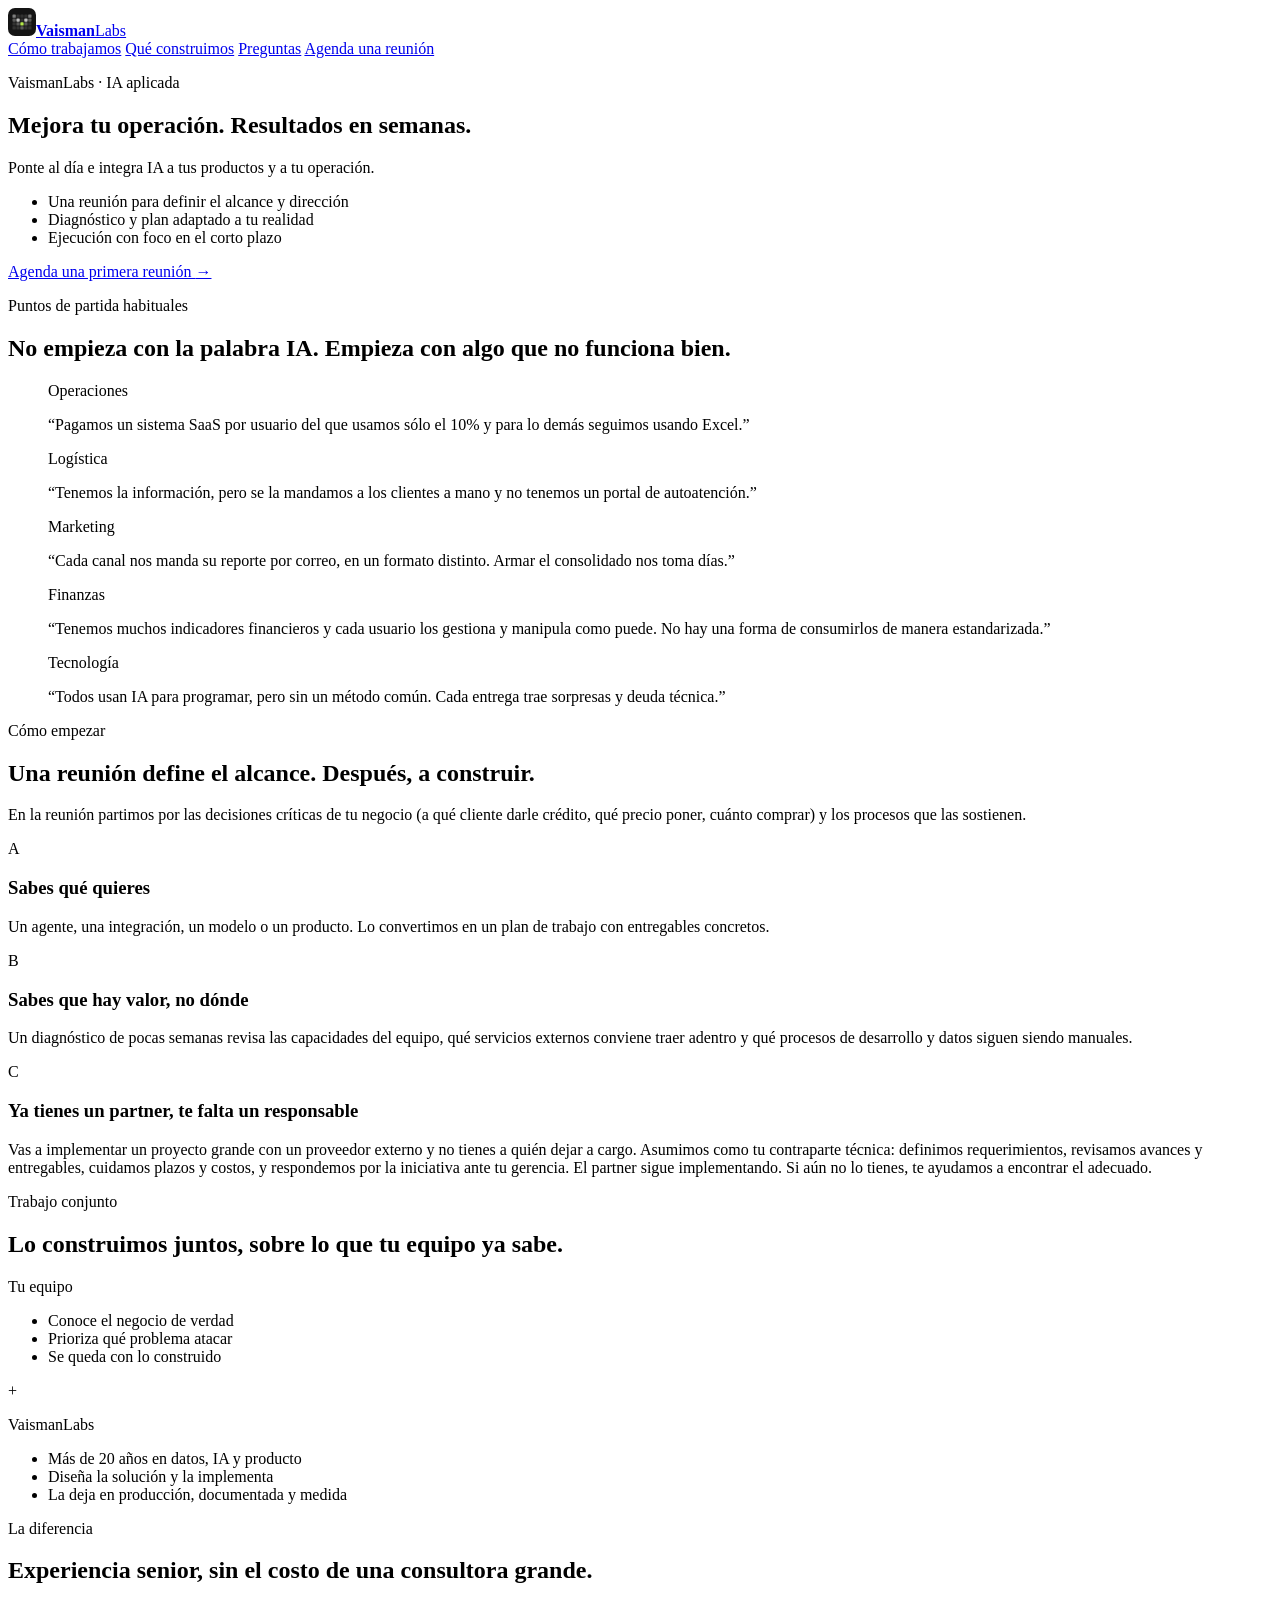
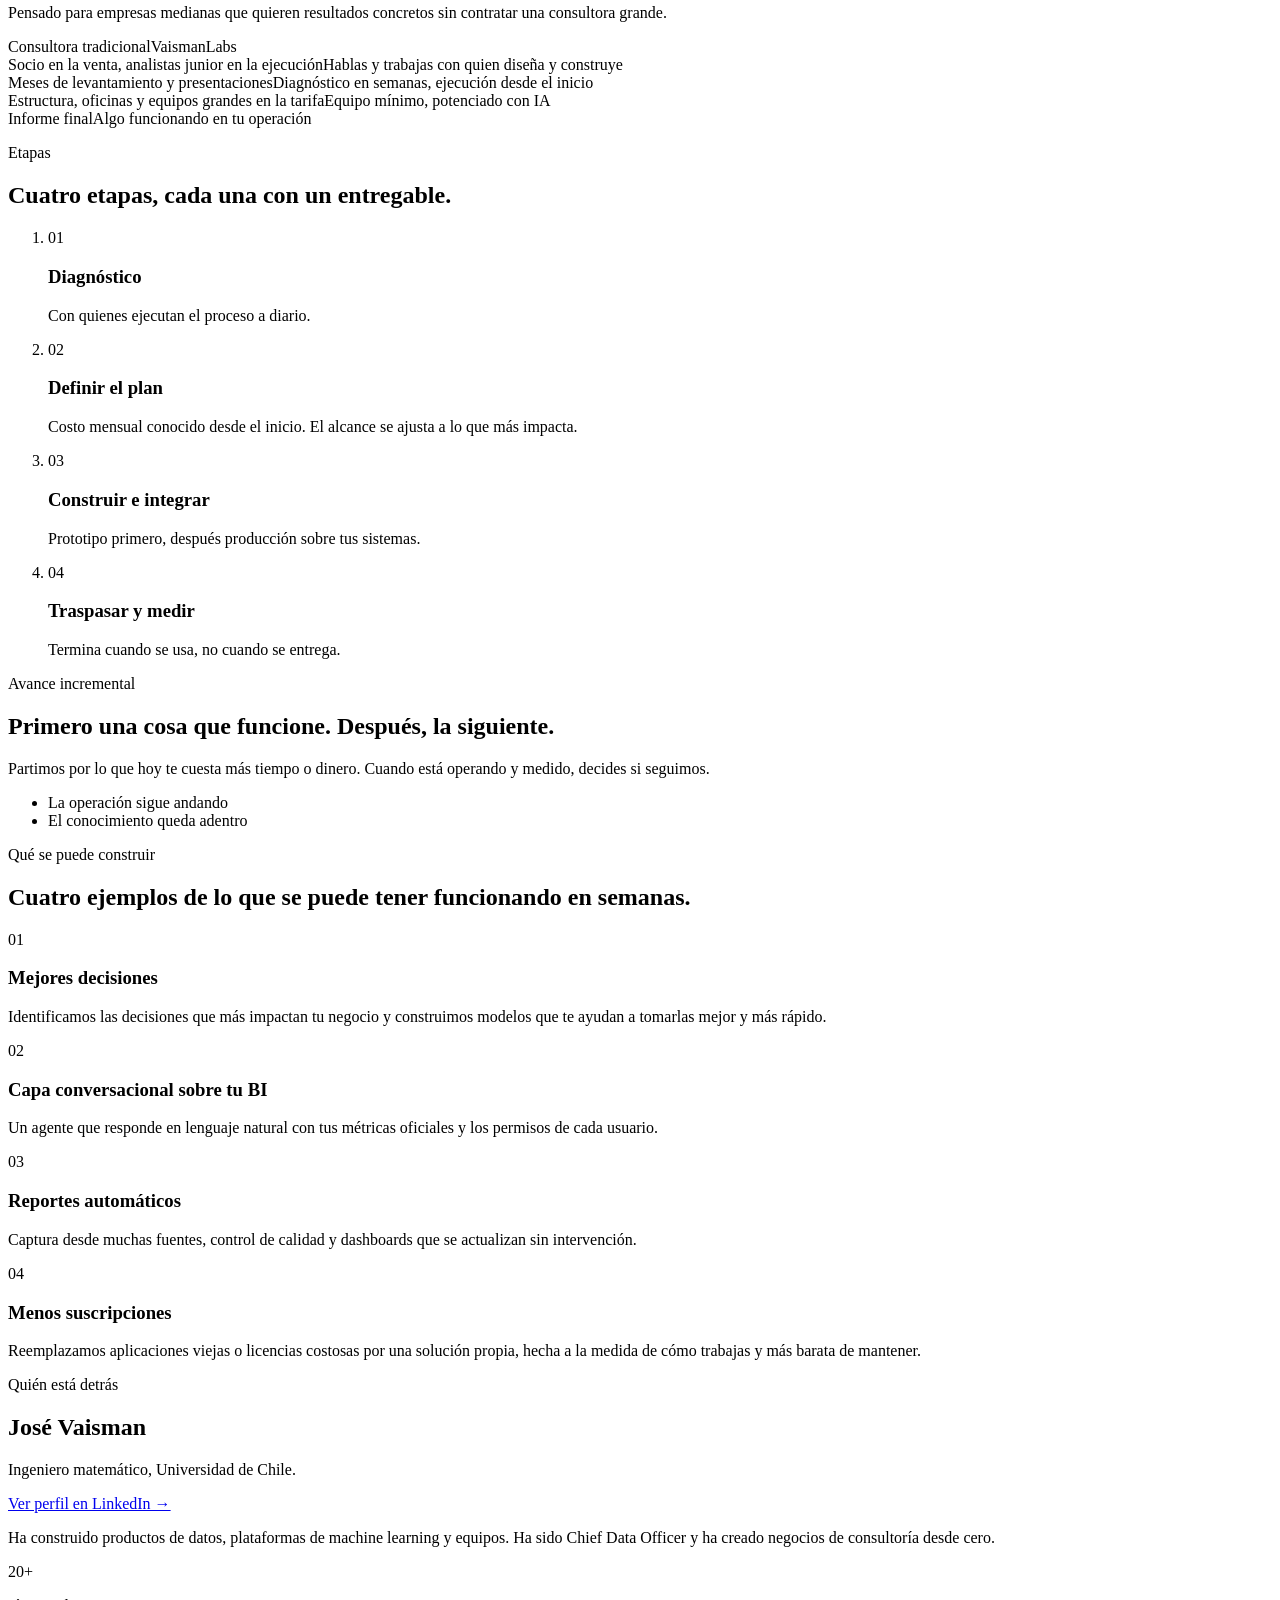
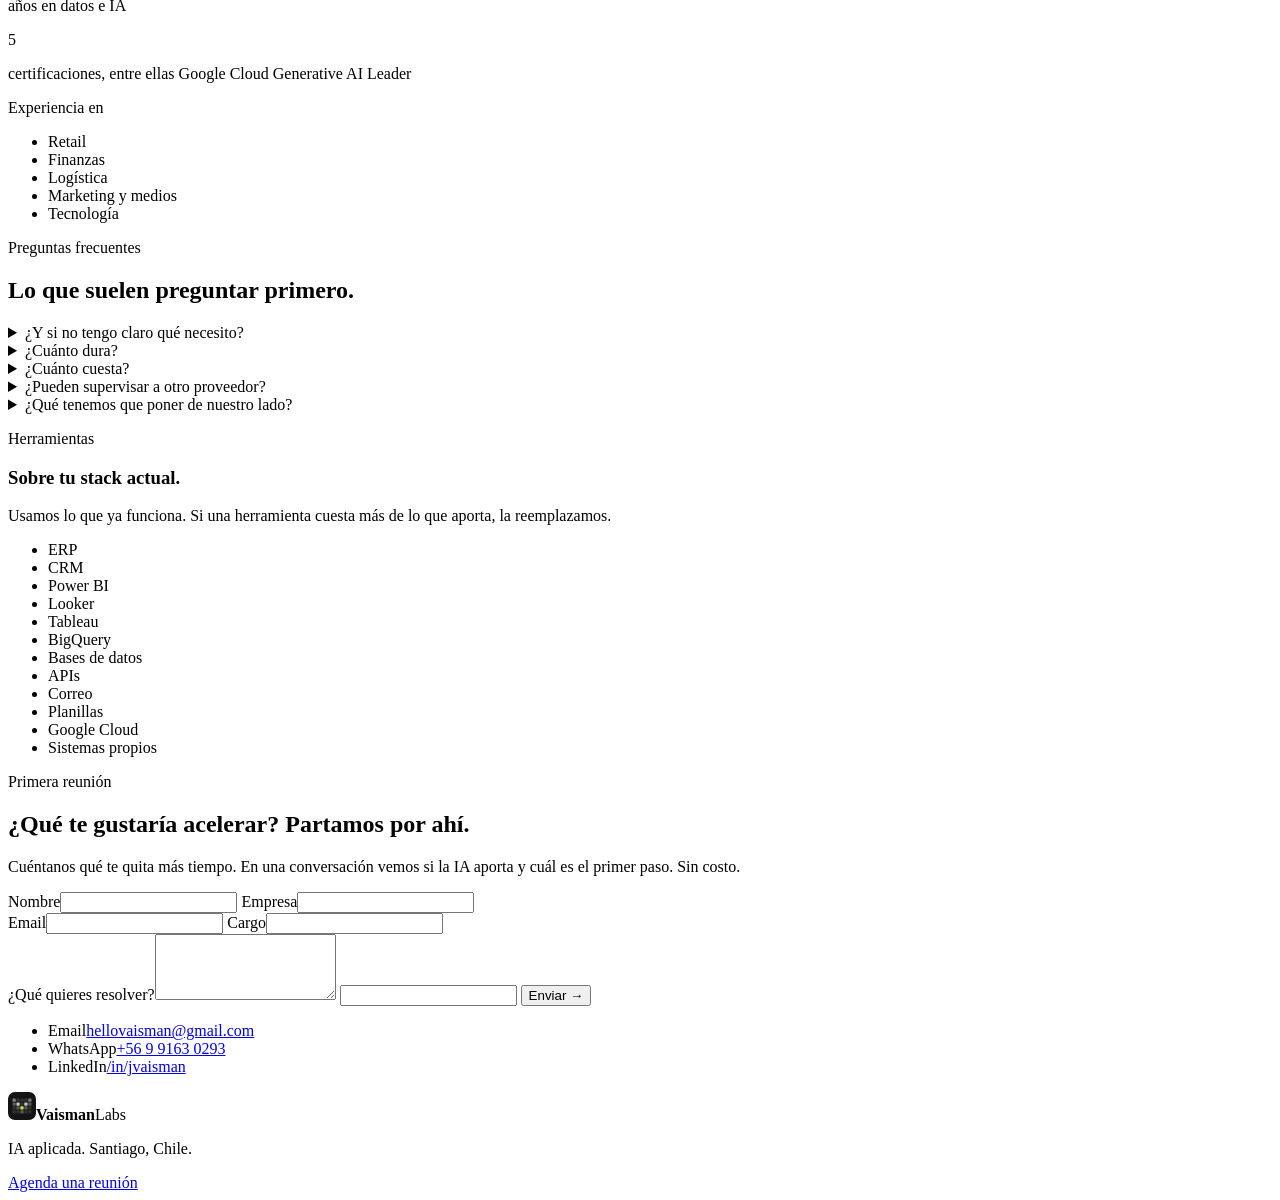
==== index.html @ 3fbf34f5 "Add decision-focused entry point, replace project card, target mid-size companies Co-Authored-By: Cl" ====
<!doctype html>
<html lang="es">
<head>
  <meta charset="utf-8">
  <meta name="viewport" content="width=device-width, initial-scale=1">
  <title>VaismanLabs — IA aplicada para mejorar tu operación</title>
  <meta name="description" content="Mejora tu operación con resultados en semanas. Integramos IA a tus productos y procesos.">
  <meta property="og:type" content="website">
  <meta property="og:site_name" content="VaismanLabs">
  <meta property="og:locale" content="es_CL">
  <meta property="og:url" content="https://vaismanlabs.github.io/">
  <meta property="og:title" content="VaismanLabs — IA aplicada para mejorar tu operación">
  <meta property="og:description" content="Mejora tu operación con resultados en semanas. Integramos IA a tus productos y procesos.">
  <meta property="og:image" content="https://vaismanlabs.github.io/og.png">
  <meta property="og:image:width" content="1200">
  <meta property="og:image:height" content="630">
  <meta property="og:image:alt" content="VaismanLabs. Mejora tu operación. Resultados en semanas.">
  <meta name="twitter:card" content="summary_large_image">
  <link rel="icon" href="favicon.svg" type="image/svg+xml">
  <link rel="icon" href="favicon-32.png" sizes="32x32" type="image/png">
  <link rel="apple-touch-icon" href="apple-touch-icon.png">
  <link rel="stylesheet" href="styles.css">
  <script>
    // Exclusión de medición por navegador: abrir el sitio con ?notrack (desactiva) o ?track (reactiva)
    (function () {
      var KEY = 'vl_notrack', q = location.search, off = false, changed = null;
      try {
        if (/[?&]notrack(=|&|$)/.test(q)) { localStorage.setItem(KEY, '1'); changed = 'off'; }
        else if (/[?&]track(=|&|$)/.test(q)) { localStorage.removeItem(KEY); changed = 'on'; }
        off = localStorage.getItem(KEY) === '1';
      } catch (e) {}
      window.VL_NOTRACK = off;
      window.VL_TRACK_CHANGED = changed;
      if (changed && history.replaceState) history.replaceState(null, '', location.pathname + location.hash);
    })();
  </script>
  <script>
    window.dataLayer = window.dataLayer || [];
    function gtag(){dataLayer.push(arguments);}
    if (window.VL_NOTRACK) {
      window['ga-disable-G-5695V4EGE4'] = true;
    } else {
      (function(c,l,a,r,i,t,y){
        c[a]=c[a]||function(){(c[a].q=c[a].q||[]).push(arguments)};
        t=l.createElement(r);t.async=1;t.src="https://www.clarity.ms/tag/"+i;
        y=l.getElementsByTagName(r)[0];y.parentNode.insertBefore(t,y);
      })(window, document, "clarity", "script", "yxtakv1l85");
      var g = document.createElement('script');
      g.async = true;
      g.src = 'https://www.googletagmanager.com/gtag/js?id=G-5695V4EGE4';
      document.head.appendChild(g);
      gtag('js', new Date());
      gtag('config', 'G-5695V4EGE4');
    }
  </script>
  <script>
    if (window.VL_TRACK_CHANGED) {
      document.addEventListener('DOMContentLoaded', function () {
        var t = document.createElement('div');
        t.setAttribute('role', 'status');
        t.textContent = window.VL_TRACK_CHANGED === 'off'
          ? 'Medición desactivada en este navegador.'
          : 'Medición activada en este navegador.';
        t.style.cssText = 'position:fixed;left:50%;bottom:24px;transform:translateX(-50%);background:#141414;color:#FCFCFA;padding:12px 20px;border-radius:999px;font-size:15px;font-weight:700;z-index:100;box-shadow:0 10px 30px rgba(0,0,0,.25)';
        document.body.appendChild(t);
        setTimeout(function () { t.remove(); }, 4000);
      });
    }
  </script>
</head>
<body>
  <header class="top">
    <div class="wrap top-inner">
      <a href="#" class="logo" aria-label="VaismanLabs, inicio"><svg class="logo-mark" width="28" height="28" viewBox="0 0 64 64" aria-hidden="true"><rect width="64" height="64" rx="16" fill="#141414"/><g transform="translate(9 9) scale(0.71875)"><rect x="1.75" y="8" width="10.5" height="10.5" rx="2" fill="#FCFCFA" opacity="0.45"/><rect x="14.25" y="8" width="10.5" height="10.5" rx="2" fill="#FCFCFA" opacity="0.13"/><rect x="26.75" y="8" width="10.5" height="10.5" rx="2" fill="#FCFCFA" opacity="0.13"/><rect x="39.25" y="8" width="10.5" height="10.5" rx="2" fill="#FCFCFA" opacity="0.13"/><rect x="51.75" y="8" width="10.5" height="10.5" rx="2" fill="#FCFCFA" opacity="0.45"/><rect x="1.75" y="20.5" width="10.5" height="10.5" rx="2" fill="#FCFCFA" opacity="0.3"/><rect x="14.25" y="20.5" width="10.5" height="10.5" rx="2" fill="#FCFCFA" opacity="0.75"/><rect x="26.75" y="20.5" width="10.5" height="10.5" rx="2" fill="#FCFCFA" opacity="0.13"/><rect x="39.25" y="20.5" width="10.5" height="10.5" rx="2" fill="#FCFCFA" opacity="0.75"/><rect x="51.75" y="20.5" width="10.5" height="10.5" rx="2" fill="#FCFCFA" opacity="0.3"/><rect x="1.75" y="33" width="10.5" height="10.5" rx="2" fill="#FCFCFA" opacity="0.13"/><rect x="14.25" y="33" width="10.5" height="10.5" rx="2" fill="#FCFCFA" opacity="0.3"/><rect x="26.75" y="33" width="10.5" height="10.5" rx="2" fill="#B4E84A"/><rect x="39.25" y="33" width="10.5" height="10.5" rx="2" fill="#FCFCFA" opacity="0.3"/><rect x="51.75" y="33" width="10.5" height="10.5" rx="2" fill="#FCFCFA" opacity="0.13"/><rect x="1.75" y="45.5" width="10.5" height="10.5" rx="2" fill="#FCFCFA" opacity="0.13"/><rect x="14.25" y="45.5" width="10.5" height="10.5" rx="2" fill="#FCFCFA" opacity="0.13"/><rect x="26.75" y="45.5" width="10.5" height="10.5" rx="2" fill="#FCFCFA" opacity="0.3"/><rect x="39.25" y="45.5" width="10.5" height="10.5" rx="2" fill="#FCFCFA" opacity="0.13"/><rect x="51.75" y="45.5" width="10.5" height="10.5" rx="2" fill="#FCFCFA" opacity="0.13"/></g></svg><span><b>Vaisman</b>Labs</span></a>
      <nav>
        <a href="#como">Cómo trabajamos</a>
        <a href="#proyectos">Qué construimos</a>
        <a href="#preguntas">Preguntas</a>
        <a href="#contacto" class="pill">Agenda una reunión</a>
      </nav>
    </div>
  </header>

  <main>
    <!-- Hero -->
    <section class="hero">
      <div class="wrap hero-inner">
        <div>
          <p class="eyebrow">VaismanLabs · IA aplicada</p>
          <h1>Mejora tu operación. <span class="accent">Resultados en semanas.</span></h1>
          <p class="hero-sub">Ponte al día e integra IA a tus productos y a tu operación.</p>
          <ul class="facts">
            <li>Una reunión para definir el alcance y dirección</li>
            <li>Diagnóstico y plan adaptado a tu realidad</li>
            <li>Ejecución con foco en el corto plazo</li>
          </ul>
          <div class="hero-cta">
            <a href="#contacto" class="btn">Agenda una primera reunión <span aria-hidden="true">→</span></a>
          </div>
        </div>
      </div>
    </section>

    <!-- Puntos de partida -->
    <section class="dark band-quotes">
      <div class="wrap">
        <p class="eyebrow">Puntos de partida habituales</p>
        <h2>No empieza con la palabra IA. <span class="accent">Empieza con algo que no funciona bien.</span></h2>
        <div class="quotes">
          <blockquote><p class="tag">Operaciones</p>“Pagamos un sistema SaaS por usuario del que usamos sólo el 10% y para lo demás seguimos usando Excel.”</blockquote>
          <blockquote><p class="tag">Logística</p>“Tenemos la información, pero se la mandamos a los clientes a mano y no tenemos un portal de autoatención.”</blockquote>
          <blockquote><p class="tag">Marketing</p>“Cada canal nos manda su reporte por correo, en un formato distinto. Armar el consolidado nos toma días.”</blockquote>
          <blockquote><p class="tag">Finanzas</p>“Tenemos muchos indicadores financieros y cada usuario los gestiona y manipula como puede. No hay una forma de consumirlos de manera estandarizada.”</blockquote>
          <blockquote><p class="tag">Tecnología</p>“Todos usan IA para programar, pero sin un método común. Cada entrega trae sorpresas y deuda técnica.”</blockquote>
        </div>
      </div>
    </section>

    <!-- Cómo empezar -->
    <section id="como" class="section">
      <div class="wrap">
        <p class="eyebrow">Cómo empezar</p>
        <h2>Una reunión define el alcance. <span class="accent">Después, a construir.</span></h2>
        <p class="lead">En la reunión partimos por las decisiones críticas de tu negocio (a qué cliente darle crédito, qué precio poner, cuánto comprar) y los procesos que las sostienen.</p>
        <div class="two-cards three-cards">
          <article class="card">
            <span class="ghost">A</span>
            <h3>Sabes qué quieres</h3>
            <p>Un agente, una integración, un modelo o un producto. Lo convertimos en un plan de trabajo con entregables concretos.</p>
          </article>
          <article class="card">
            <span class="ghost">B</span>
            <h3>Sabes que hay valor, no dónde</h3>
            <p>Un diagnóstico de pocas semanas revisa las capacidades del equipo, qué servicios externos conviene traer adentro y qué procesos de desarrollo y datos siguen siendo manuales.</p>
          </article>
          <article class="card">
            <span class="ghost">C</span>
            <h3>Ya tienes un partner, te falta un responsable</h3>
            <p>Vas a implementar un proyecto grande con un proveedor externo y no tienes a quién dejar a cargo. Asumimos como tu contraparte técnica: definimos requerimientos, revisamos avances y entregables, cuidamos plazos y costos, y respondemos por la iniciativa ante tu gerencia. El partner sigue implementando. Si aún no lo tienes, te ayudamos a encontrar el adecuado.</p>
          </article>
        </div>
      </div>
    </section>

    <!-- Trabajo conjunto -->
    <section class="dark section">
      <div class="wrap">
        <p class="eyebrow">Trabajo conjunto</p>
        <h2>Lo construimos juntos, <span class="accent">sobre lo que tu equipo ya sabe.</span></h2>
        <div class="duo">
          <div class="duo-card">
            <p class="eyebrow">Tu equipo</p>
            <ul>
              <li>Conoce el negocio de verdad</li>
              <li>Prioriza qué problema atacar</li>
              <li>Se queda con lo construido</li>
            </ul>
          </div>
          <span class="plus" aria-hidden="true">+</span>
          <div class="duo-card">
            <p class="eyebrow">VaismanLabs</p>
            <ul>
              <li>Más de 20 años en datos, IA y producto</li>
              <li>Diseña la solución y la implementa</li>
              <li>La deja en producción, documentada y medida</li>
            </ul>
          </div>
        </div>
      </div>
    </section>

    <!-- Diferencia -->
    <section class="section">
      <div class="wrap">
        <p class="eyebrow">La diferencia</p>
        <h2>Experiencia senior, <span class="accent">sin el costo de una consultora grande.</span></h2>
        <p class="lead">Pensado para empresas medianas que quieren resultados concretos sin contratar una consultora grande.</p>
        <div class="compare" role="table" aria-label="Consultora tradicional comparada con VaismanLabs">
          <div class="compare-row compare-head" role="row"><span role="columnheader">Consultora tradicional</span><span role="columnheader">VaismanLabs</span></div>
          <div class="compare-row" role="row"><span role="cell" data-label="Consultora tradicional">Socio en la venta, analistas junior en la ejecución</span><span role="cell" data-label="VaismanLabs">Hablas y trabajas con quien diseña y construye</span></div>
          <div class="compare-row" role="row"><span role="cell" data-label="Consultora tradicional">Meses de levantamiento y presentaciones</span><span role="cell" data-label="VaismanLabs">Diagnóstico en semanas, ejecución desde el inicio</span></div>
          <div class="compare-row" role="row"><span role="cell" data-label="Consultora tradicional">Estructura, oficinas y equipos grandes en la tarifa</span><span role="cell" data-label="VaismanLabs">Equipo mínimo, potenciado con IA</span></div>
          <div class="compare-row" role="row"><span role="cell" data-label="Consultora tradicional">Informe final</span><span role="cell" data-label="VaismanLabs">Algo funcionando en tu operación</span></div>
        </div>
      </div>
    </section>

    <!-- Etapas -->
    <section class="section rule">
      <div class="wrap">
        <p class="eyebrow">Etapas</p>
        <h2>Cuatro etapas, <span class="accent">cada una con un entregable.</span></h2>
        <ol class="steps">
          <li><span class="ghost">01</span><h3>Diagnóstico</h3><p>Con quienes ejecutan el proceso a diario.</p></li>
          <li><span class="ghost">02</span><h3>Definir el plan</h3><p>Costo mensual conocido desde el inicio. El alcance se ajusta a lo que más impacta.</p></li>
          <li><span class="ghost">03</span><h3>Construir e integrar</h3><p>Prototipo primero, después producción sobre tus sistemas.</p></li>
          <li><span class="ghost">04</span><h3>Traspasar y medir</h3><p>Termina cuando se usa, no cuando se entrega.</p></li>
        </ol>
      </div>
    </section>

    <!-- Banda -->
    <section class="band">
      <div class="wrap band-grid">
        <div>
          <p class="eyebrow">Avance incremental</p>
          <h2>Primero una cosa que funcione. <span class="accent">Después, la siguiente.</span></h2>
        </div>
        <div>
          <p>Partimos por lo que hoy te cuesta más tiempo o dinero. Cuando está operando y medido, decides si seguimos.</p>
          <ul class="chips chips-light">
            <li>La operación sigue andando</li>
            <li>El conocimiento queda adentro</li>
          </ul>
        </div>
      </div>
    </section>

    <!-- Qué construimos -->
    <section id="proyectos" class="section">
      <div class="wrap">
        <p class="eyebrow">Qué se puede construir</p>
        <h2>Cuatro ejemplos <span class="accent">de lo que se puede tener funcionando en semanas.</span></h2>
        <div class="grid3 grid2x2">
          <article class="card">
            <span class="ghost">01</span>
            <h3>Mejores decisiones</h3>
            <p>Identificamos las decisiones que más impactan tu negocio y construimos modelos que te ayudan a tomarlas mejor y más rápido.</p>
          </article>
          <article class="card">
            <span class="ghost">02</span>
            <h3>Capa conversacional sobre tu BI</h3>
            <p>Un agente que responde en lenguaje natural con tus métricas oficiales y los permisos de cada usuario.</p>
          </article>
          <article class="card">
            <span class="ghost">03</span>
            <h3>Reportes automáticos</h3>
            <p>Captura desde muchas fuentes, control de calidad y dashboards que se actualizan sin intervención.</p>
          </article>
          <article class="card">
            <span class="ghost">04</span>
            <h3>Menos suscripciones</h3>
            <p>Reemplazamos aplicaciones viejas o licencias costosas por una solución propia, hecha a la medida de cómo trabajas y más barata de mantener.</p>
          </article>
        </div>
      </div>
    </section>

    <!-- Quién está detrás -->
    <section class="section rule">
      <div class="wrap about">
        <div>
          <p class="eyebrow">Quién está detrás</p>
          <h2>José Vaisman</h2>
          <p class="muted">Ingeniero matemático, Universidad de Chile.</p>
          <a class="text-link" href="https://www.linkedin.com/in/jvaisman" target="_blank" rel="noopener">Ver perfil en LinkedIn →</a>
        </div>
        <div>
          <p class="bio">Ha construido productos de datos, plataformas de machine learning y equipos. Ha sido Chief Data Officer y ha creado negocios de consultoría desde cero.</p>
          <div class="stats">
            <div><span class="big">20+</span><p>años en datos e IA</p></div>
            <div><span class="big">5</span><p>certificaciones, entre ellas Google Cloud Generative AI Leader</p></div>
          </div>
          <p class="eyebrow eyebrow-plain">Experiencia en</p>
          <ul class="chips">
            <li>Retail</li><li>Finanzas</li><li>Logística</li><li>Marketing y medios</li><li>Tecnología</li>
          </ul>
        </div>
      </div>
    </section>

    <!-- Preguntas -->
    <section id="preguntas" class="section soft">
      <div class="wrap faq-grid">
        <div>
          <p class="eyebrow">Preguntas frecuentes</p>
          <h2>Lo que suelen <span class="accent">preguntar primero.</span></h2>
        </div>
        <div class="faq">
          <details>
            <summary>¿Y si no tengo claro qué necesito?</summary>
            <p>Es un buen punto de partida. En la reunión lo convertimos en algo concreto, o proponemos un diagnóstico para encontrarlo.</p>
          </details>
          <details>
            <summary>¿Cuánto dura?</summary>
            <p>Semanas, no meses, y depende del alcance. Avanzamos por etapas; tú decides cuándo seguir y hacia dónde.</p>
          </details>
          <details>
            <summary>¿Cuánto cuesta?</summary>
            <p>Menos que una consultora tradicional, sin capas de gerencia ni equipos grandes y con IA en nuestro propio trabajo. Antes de empezar acordamos una tarifa mensual fija. La primera reunión no tiene costo.</p>
          </details>
          <details>
            <summary>¿Pueden supervisar a otro proveedor?</summary>
            <p>Sí. Si ya tienes un implementador, actuamos como tu contraparte técnica: representamos a tu empresa, validamos lo que se entrega y nos aseguramos de que quede funcionando y con dueño. Si todavía no tienes uno, podemos ayudarte a encontrar el partner adecuado.</p>
          </details>
          <details>
            <summary>¿Qué tenemos que poner de nuestro lado?</summary>
            <p>Acceso a sistemas y datos, alguien que conozca el proceso y una persona que se haga cargo de lo construido.</p>
          </details>
        </div>
      </div>
    </section>

    <!-- Integraciones -->
    <section class="section-sm">
      <div class="wrap">
        <div class="card integrations">
          <div>
            <p class="eyebrow">Herramientas</p>
            <h3 class="h3-lg">Sobre tu stack actual.</h3>
            <p class="muted">Usamos lo que ya funciona. Si una herramienta cuesta más de lo que aporta, la reemplazamos.</p>
          </div>
          <ul class="chips">
            <li>ERP</li><li>CRM</li><li>Power BI</li><li>Looker</li><li>Tableau</li><li>BigQuery</li><li>Bases de datos</li><li>APIs</li><li>Correo</li><li>Planillas</li><li>Google Cloud</li><li>Sistemas propios</li>
          </ul>
        </div>
      </div>
    </section>

    <!-- Contacto -->
    <section id="contacto" class="dark final">
      <div class="wrap">
        <div class="final-head">
          <p class="eyebrow">Primera reunión</p>
          <h2>¿Qué te gustaría acelerar? <span class="accent">Partamos por ahí.</span></h2>
          <p class="lead lead-dark">Cuéntanos qué te quita más tiempo. En una conversación vemos si la IA aporta y cuál es el primer paso. Sin costo.</p>
        </div>
        <div class="contact">
          <form id="contact-form" class="form" action="https://formspree.io/f/maeqbard" method="POST">
            <div class="row">
              <label>Nombre<input type="text" name="name" required></label>
              <label>Empresa<input type="text" name="company"></label>
            </div>
            <div class="row">
              <label>Email<input type="email" name="email" required></label>
              <label>Cargo<input type="text" name="role"></label>
            </div>
            <label>¿Qué quieres resolver?<textarea name="message" rows="4" required></textarea></label>
            <input type="text" name="_gotcha" class="hp" tabindex="-1" autocomplete="off">
            <button type="submit" class="btn">Enviar <span aria-hidden="true">→</span></button>
            <p class="form-status" role="status" aria-live="polite"></p>
          </form>
          <ul class="contact-links">
            <li><span>Email</span><a href="mailto:hellovaisman@gmail.com">hellovaisman@gmail.com</a></li>
            <li><span>WhatsApp</span><a href="https://wa.me/56991630293" target="_blank" rel="noopener">+56 9 9163 0293</a></li>
            <li><span>LinkedIn</span><a href="https://www.linkedin.com/in/jvaisman" target="_blank" rel="noopener">/in/jvaisman</a></li>
          </ul>
        </div>
      </div>
    </section>
  </main>

  <footer class="footer">
    <div class="wrap footer-inner">
      <div>
        <span class="logo"><svg class="logo-mark" width="28" height="28" viewBox="0 0 64 64" aria-hidden="true"><rect width="64" height="64" rx="16" fill="#141414"/><g transform="translate(9 9) scale(0.71875)"><rect x="1.75" y="8" width="10.5" height="10.5" rx="2" fill="#FCFCFA" opacity="0.45"/><rect x="14.25" y="8" width="10.5" height="10.5" rx="2" fill="#FCFCFA" opacity="0.13"/><rect x="26.75" y="8" width="10.5" height="10.5" rx="2" fill="#FCFCFA" opacity="0.13"/><rect x="39.25" y="8" width="10.5" height="10.5" rx="2" fill="#FCFCFA" opacity="0.13"/><rect x="51.75" y="8" width="10.5" height="10.5" rx="2" fill="#FCFCFA" opacity="0.45"/><rect x="1.75" y="20.5" width="10.5" height="10.5" rx="2" fill="#FCFCFA" opacity="0.3"/><rect x="14.25" y="20.5" width="10.5" height="10.5" rx="2" fill="#FCFCFA" opacity="0.75"/><rect x="26.75" y="20.5" width="10.5" height="10.5" rx="2" fill="#FCFCFA" opacity="0.13"/><rect x="39.25" y="20.5" width="10.5" height="10.5" rx="2" fill="#FCFCFA" opacity="0.75"/><rect x="51.75" y="20.5" width="10.5" height="10.5" rx="2" fill="#FCFCFA" opacity="0.3"/><rect x="1.75" y="33" width="10.5" height="10.5" rx="2" fill="#FCFCFA" opacity="0.13"/><rect x="14.25" y="33" width="10.5" height="10.5" rx="2" fill="#FCFCFA" opacity="0.3"/><rect x="26.75" y="33" width="10.5" height="10.5" rx="2" fill="#B4E84A"/><rect x="39.25" y="33" width="10.5" height="10.5" rx="2" fill="#FCFCFA" opacity="0.3"/><rect x="51.75" y="33" width="10.5" height="10.5" rx="2" fill="#FCFCFA" opacity="0.13"/><rect x="1.75" y="45.5" width="10.5" height="10.5" rx="2" fill="#FCFCFA" opacity="0.13"/><rect x="14.25" y="45.5" width="10.5" height="10.5" rx="2" fill="#FCFCFA" opacity="0.13"/><rect x="26.75" y="45.5" width="10.5" height="10.5" rx="2" fill="#FCFCFA" opacity="0.3"/><rect x="39.25" y="45.5" width="10.5" height="10.5" rx="2" fill="#FCFCFA" opacity="0.13"/><rect x="51.75" y="45.5" width="10.5" height="10.5" rx="2" fill="#FCFCFA" opacity="0.13"/></g></svg><span><b>Vaisman</b>Labs</span></span>
        <p>IA aplicada. Santiago, Chile.</p>
      </div>
      <a href="#contacto" class="pill pill-dark">Agenda una reunión</a>
    </div>
  </footer>

  <script>
    // Medición: GA4 + Clarity
    function track(name, params) {
      if (window.VL_NOTRACK) return;
      params = params || {};
      if (window.gtag) gtag('event', name, params);
      if (window.clarity) {
        clarity('event', name);
        Object.keys(params).forEach(function (k) { clarity('set', k, String(params[k])); });
      }
    }
    function sectionName(el) {
      if (el.closest('header')) return 'encabezado';
      if (el.closest('.hero')) return 'portada';
      if (el.closest('footer')) return 'pie';
      const s = el.closest('section');
      const e = s && s.querySelector('.eyebrow');
      return e ? e.textContent.trim() : 'otro';
    }
    document.addEventListener('click', function (e) {
      const a = e.target.closest('a');
      if (!a) return;
      const href = a.getAttribute('href') || '';
      if (href === '#contacto') track('cta_click', { location: sectionName(a) });
      else if (href.indexOf('wa.me') > -1) track('contact_click', { method: 'whatsapp', location: sectionName(a) });
      else if (href.indexOf('mailto:') === 0) track('contact_click', { method: 'email', location: sectionName(a) });
      else if (href.indexOf('linkedin.com') > -1) track('contact_click', { method: 'linkedin', location: sectionName(a) });
      else if (href.charAt(0) === '#' && a.closest('nav')) track('nav_click', { target: href.slice(1) || 'inicio' });
    });
    document.querySelectorAll('.faq details').forEach(function (d) {
      d.addEventListener('toggle', function () {
        if (d.open) track('faq_open', { question: d.querySelector('summary').textContent.trim() });
      });
    });
    if ('IntersectionObserver' in window) {
      const seen = new Set();
      const io = new IntersectionObserver(function (entries) {
        entries.forEach(function (en) {
          if (!en.isIntersecting) return;
          const name = sectionName(en.target.querySelector('.eyebrow') || en.target);
          io.unobserve(en.target);
          if (seen.has(name)) return;
          seen.add(name);
          track('section_view', { section: name });
        });
      }, { threshold: 0.4 });
      document.querySelectorAll('main > section').forEach(function (s) { io.observe(s); });
    }
    let formStarted = false;
    document.getElementById('contact-form').addEventListener('input', function () {
      if (!formStarted) { formStarted = true; track('form_start', { form: 'contacto' }); }
    });
  </script>
  <script>
    const form = document.getElementById('contact-form');
    const status = form.querySelector('.form-status');
    form.addEventListener('submit', async (e) => {
      e.preventDefault();
      const btn = form.querySelector('button');
      btn.disabled = true;
      status.className = 'form-status';
      status.textContent = 'Enviando…';
      try {
        const res = await fetch(form.action, {
          method: 'POST',
          body: new FormData(form),
          headers: { Accept: 'application/json' }
        });
        if (!res.ok) throw new Error();
        form.reset();
        status.classList.add('ok');
        status.textContent = 'Gracias. Te respondemos pronto.';
        track('generate_lead', { form: 'contacto' });
      } catch {
        status.classList.add('error');
        status.textContent = 'No se pudo enviar. Escríbenos por WhatsApp o email.';
      } finally {
        btn.disabled = false;
      }
    });
  </script>
</body>
</html>
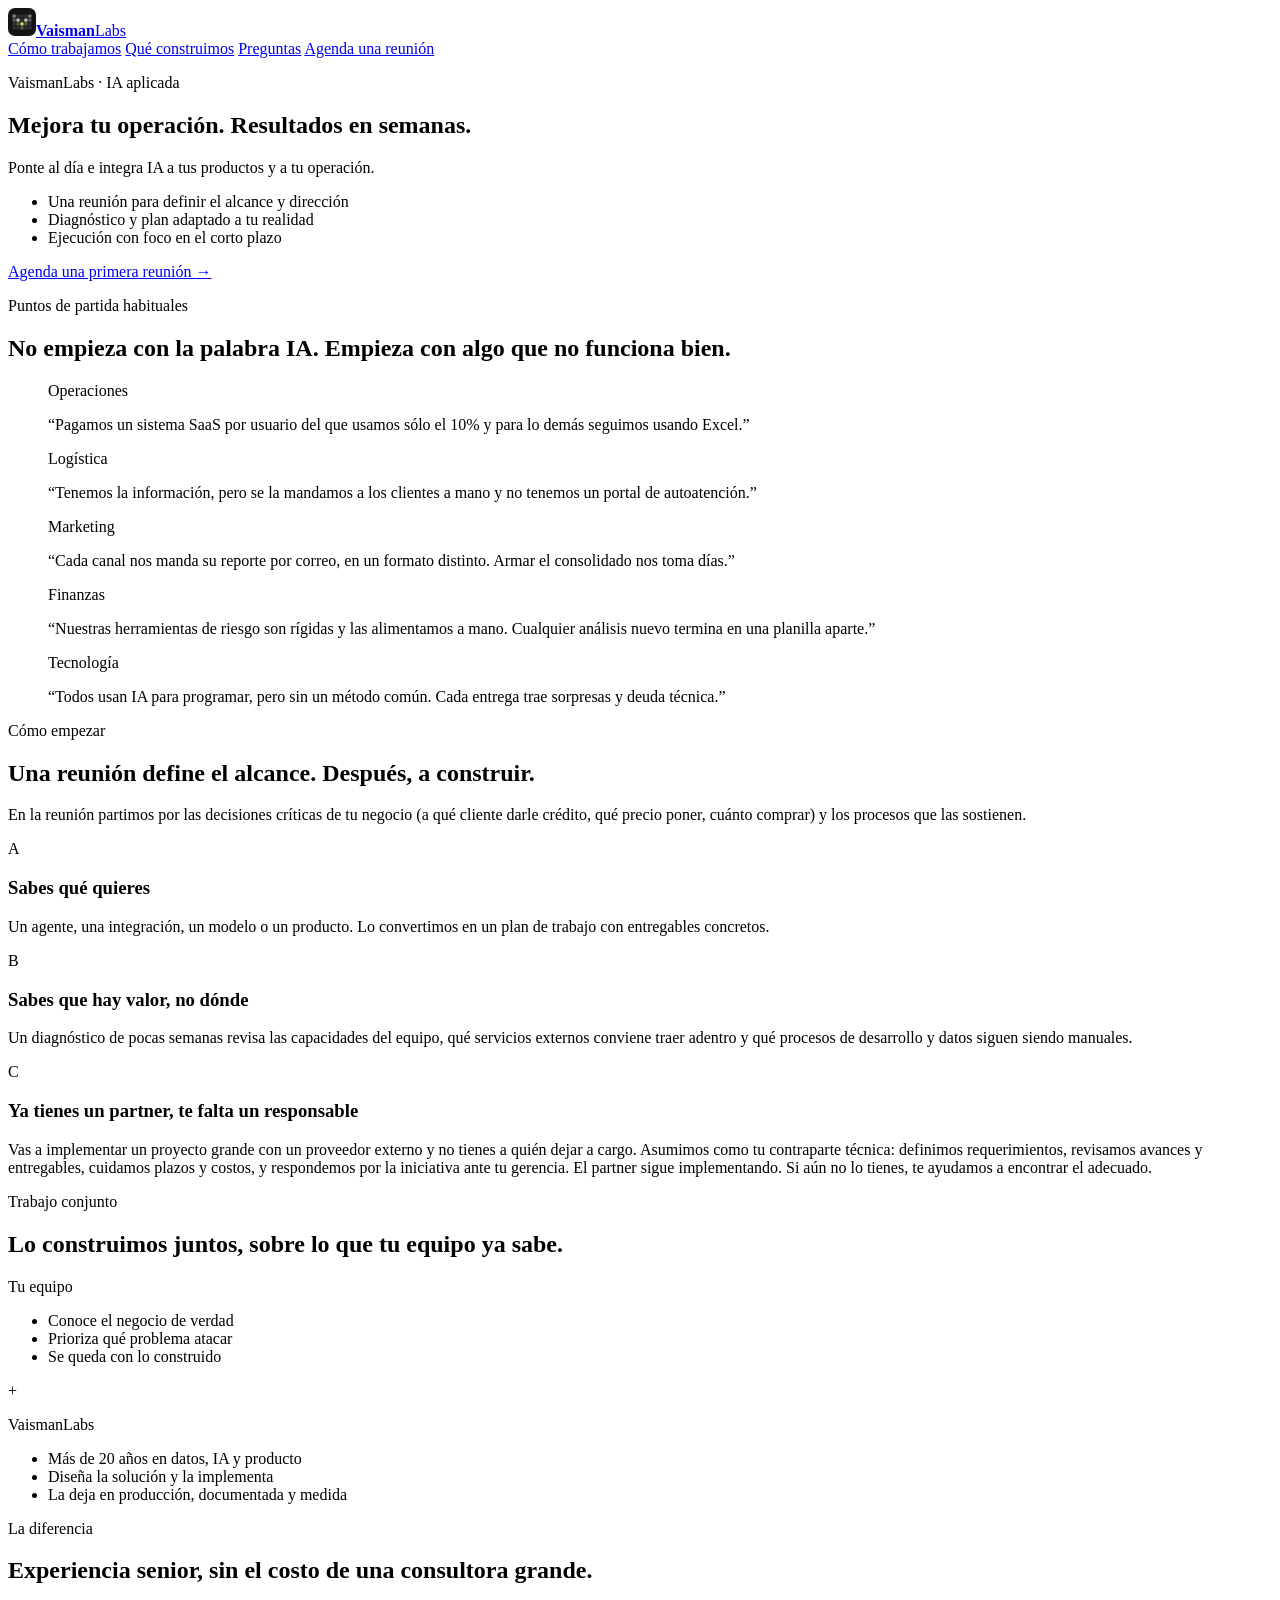
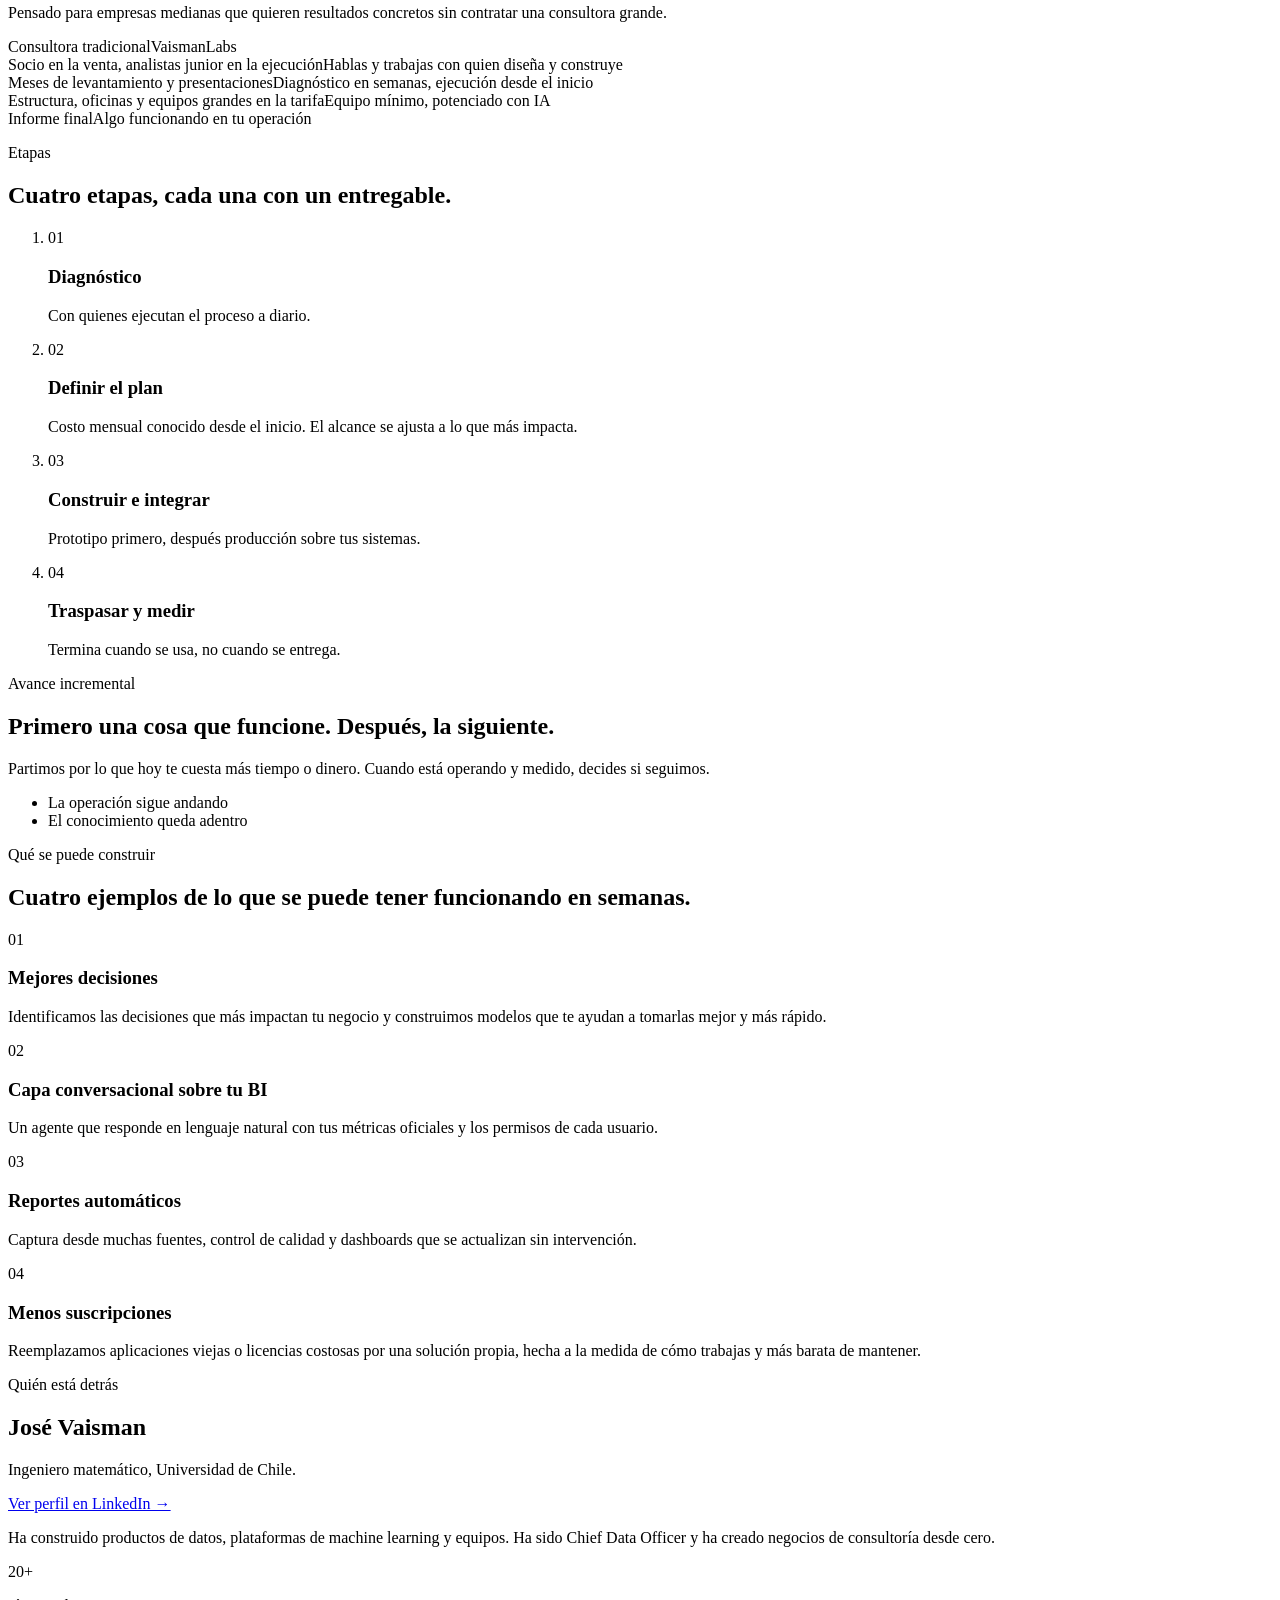
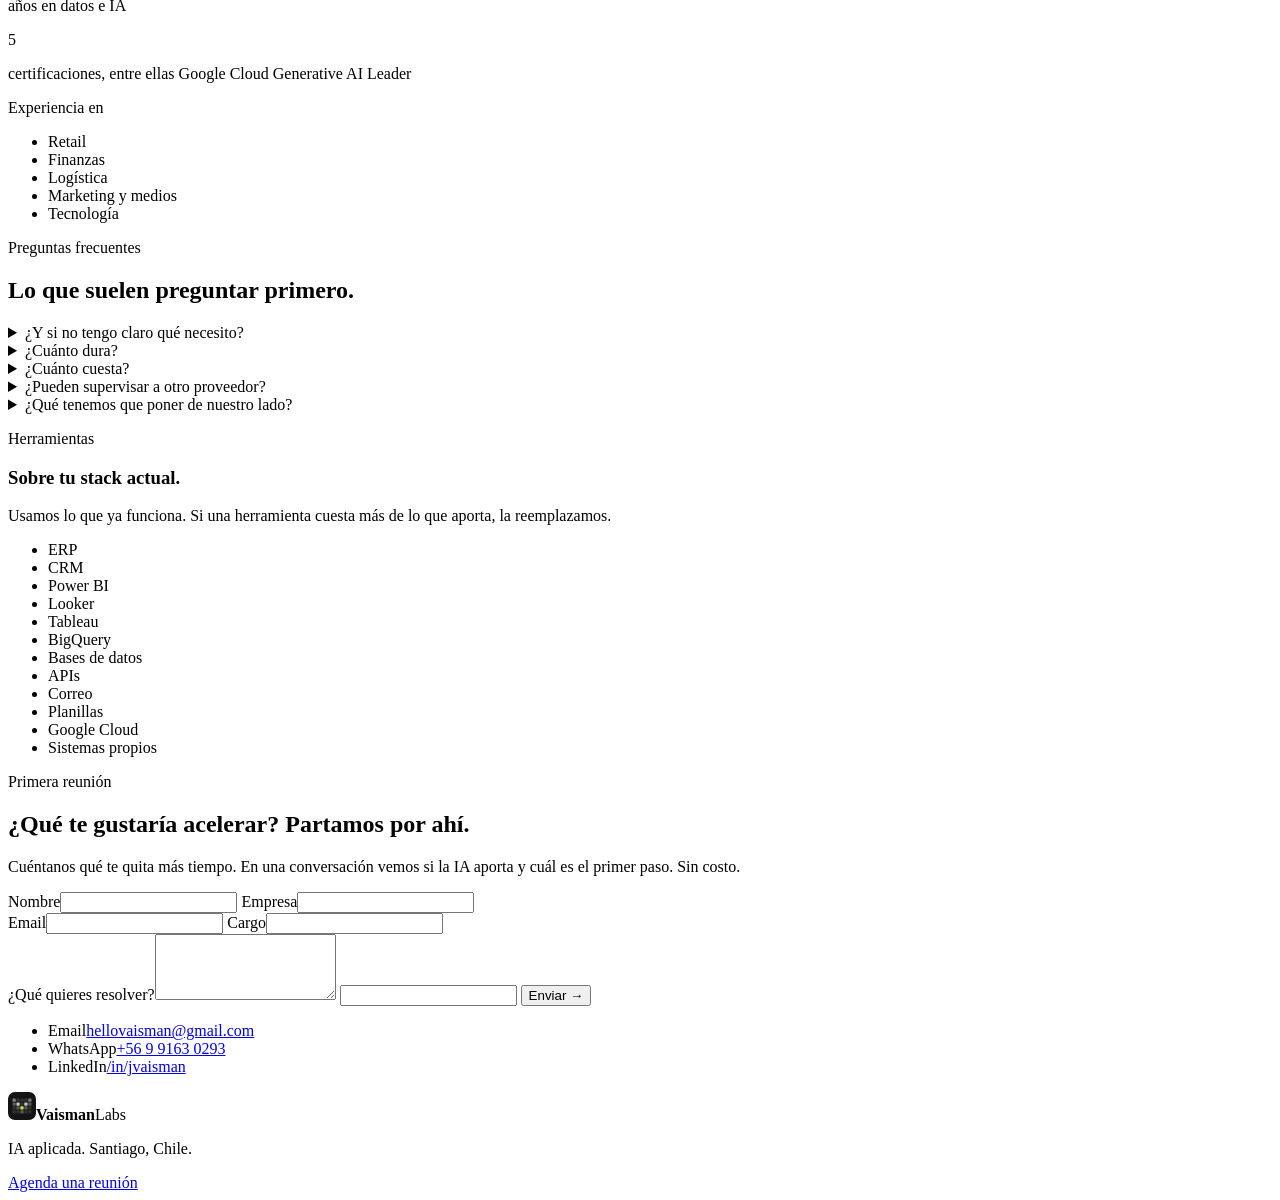
==== commit 6080a1c9: "Update finance quote (risk tools) Co-Authored-By: Claude Opus 5.5 <noreply@anthropic.com> Claude-Ses" ====
--- a/index.html
+++ b/index.html
@@ -110,7 +110,7 @@
           <blockquote><p class="tag">Operaciones</p>“Pagamos un sistema SaaS por usuario del que usamos sólo el 10% y para lo demás seguimos usando Excel.”</blockquote>
           <blockquote><p class="tag">Logística</p>“Tenemos la información, pero se la mandamos a los clientes a mano y no tenemos un portal de autoatención.”</blockquote>
           <blockquote><p class="tag">Marketing</p>“Cada canal nos manda su reporte por correo, en un formato distinto. Armar el consolidado nos toma días.”</blockquote>
-          <blockquote><p class="tag">Finanzas</p>“Tenemos muchos indicadores financieros y cada usuario los gestiona y manipula como puede. No hay una forma de consumirlos de manera estandarizada.”</blockquote>
+          <blockquote><p class="tag">Finanzas</p>“Nuestras herramientas de riesgo son rígidas y las alimentamos a mano. Cualquier análisis nuevo termina en una planilla aparte.”</blockquote>
           <blockquote><p class="tag">Tecnología</p>“Todos usan IA para programar, pero sin un método común. Cada entrega trae sorpresas y deuda técnica.”</blockquote>
         </div>
       </div>
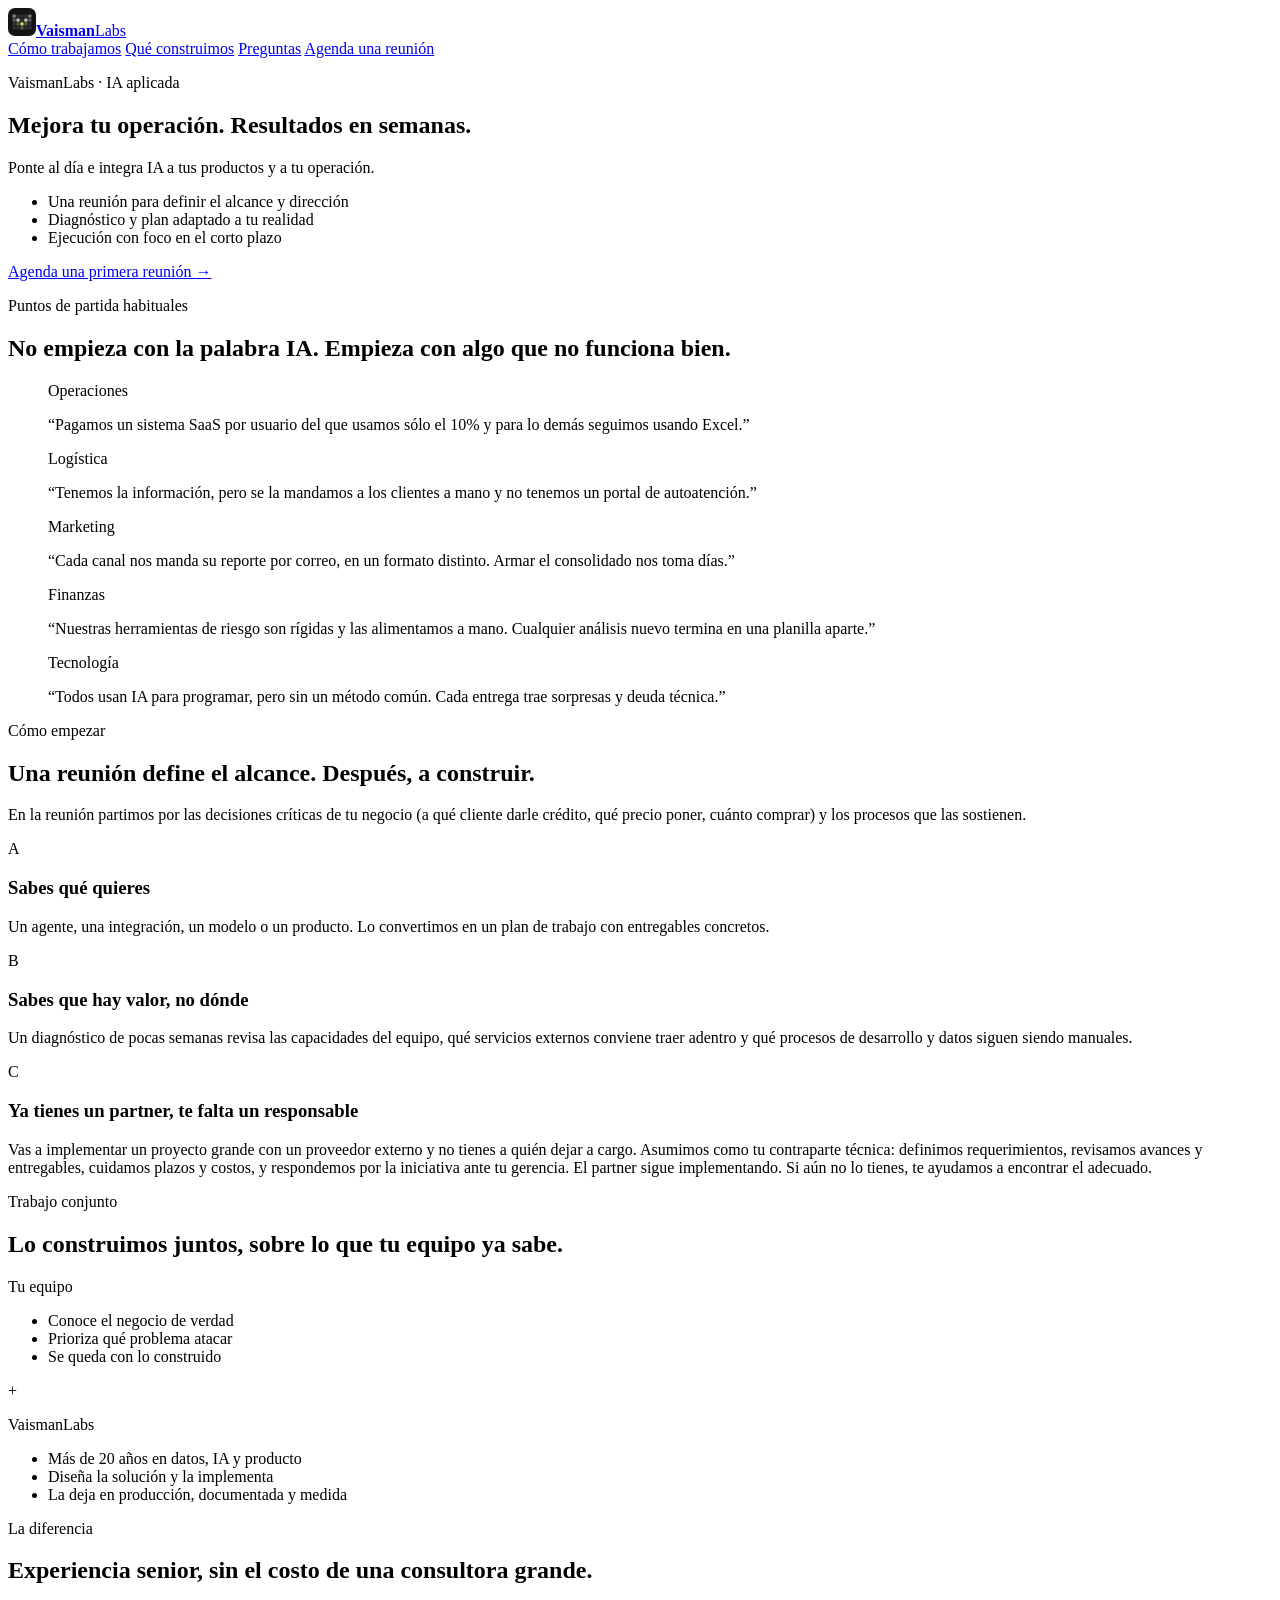
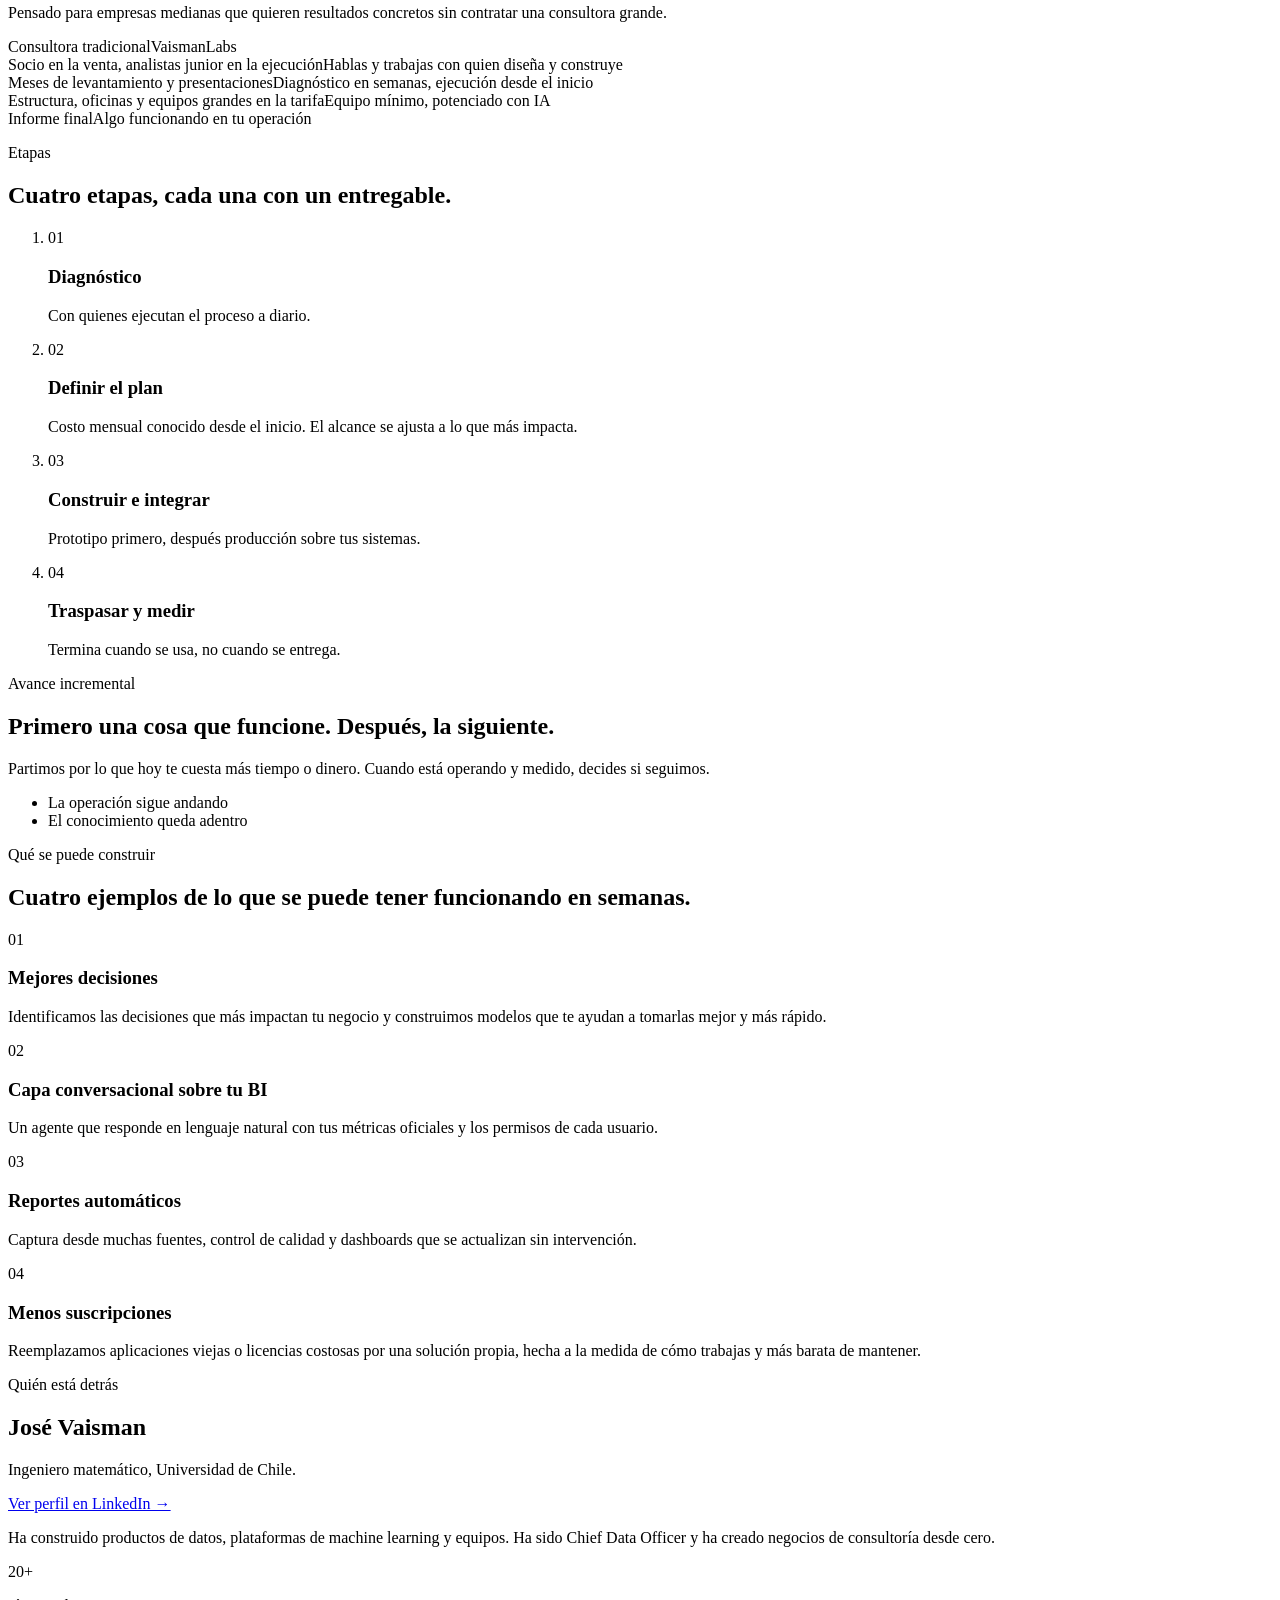
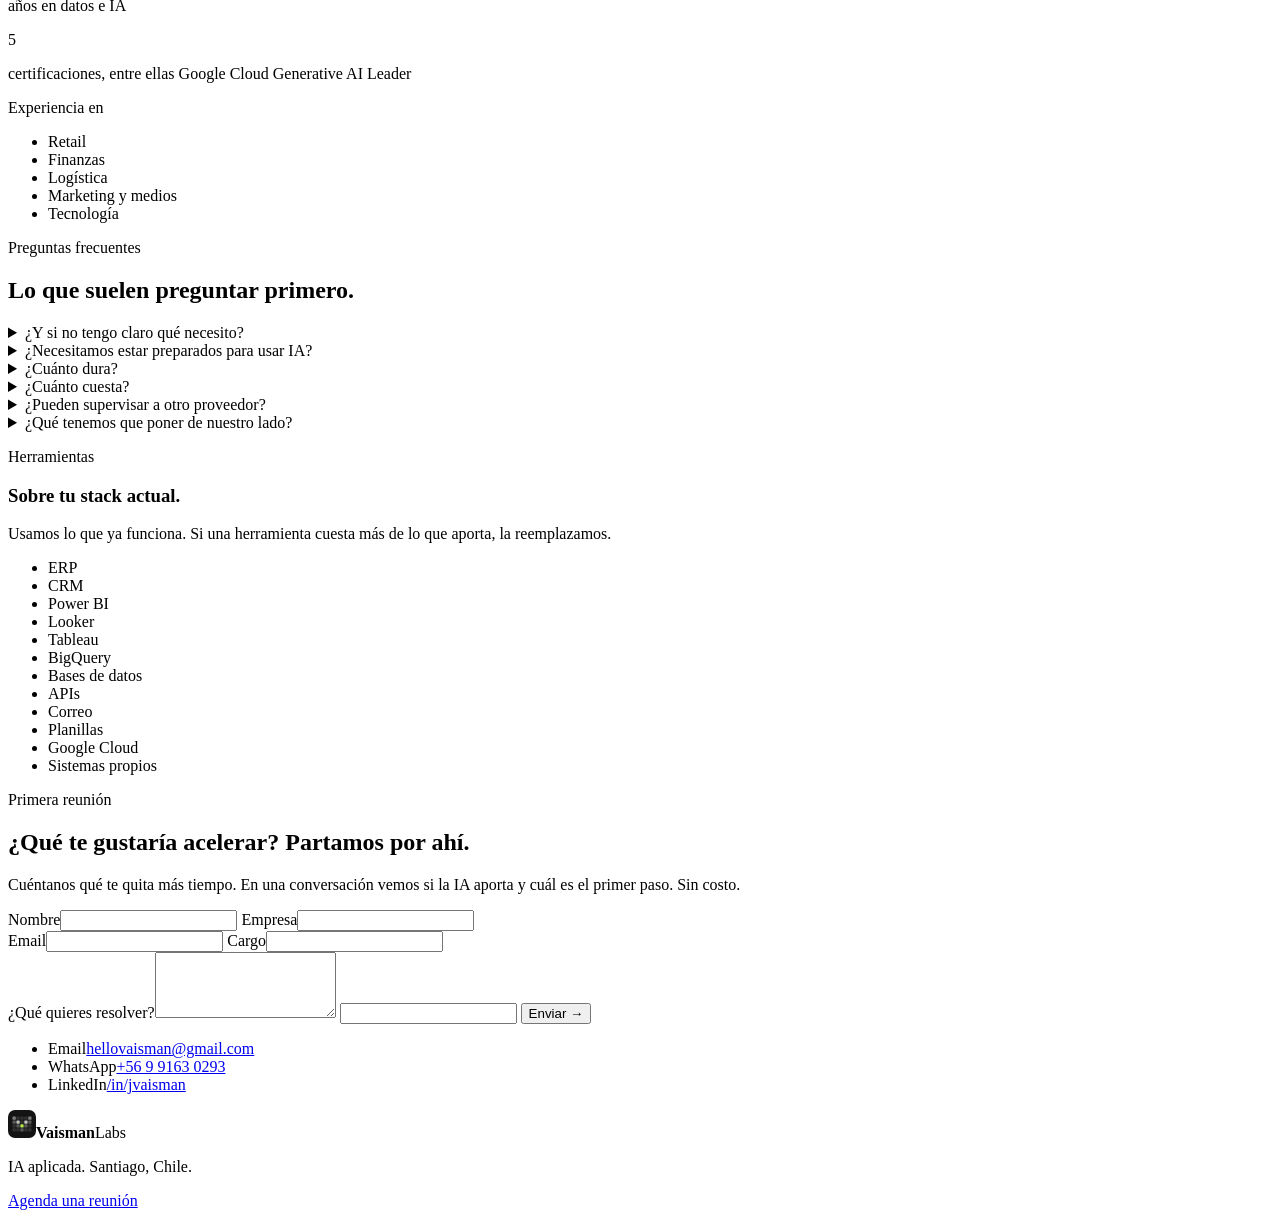
==== commit c376e781: "Add FAQ: do we need to be ready to use AI? Co-Authored-By: Claude Opus 5.5 <noreply@anthropic.com> C" ====
--- a/index.html
+++ b/index.html
@@ -280,6 +280,10 @@
           <details>
             <summary>¿Y si no tengo claro qué necesito?</summary>
             <p>Es un buen punto de partida. En la reunión lo convertimos en algo concreto, o proponemos un diagnóstico para encontrarlo.</p>
+          </details>
+          <details>
+            <summary>¿Necesitamos estar preparados para usar IA?</summary>
+            <p>No necesariamente. Para construir una aplicación o reemplazar un software que hoy pagas, la IA la usamos nosotros y tú recibes la herramienta funcionando. Si la solución pasa por que tu equipo use IA, eso lo definimos juntos en el diagnóstico.</p>
           </details>
           <details>
             <summary>¿Cuánto dura?</summary>
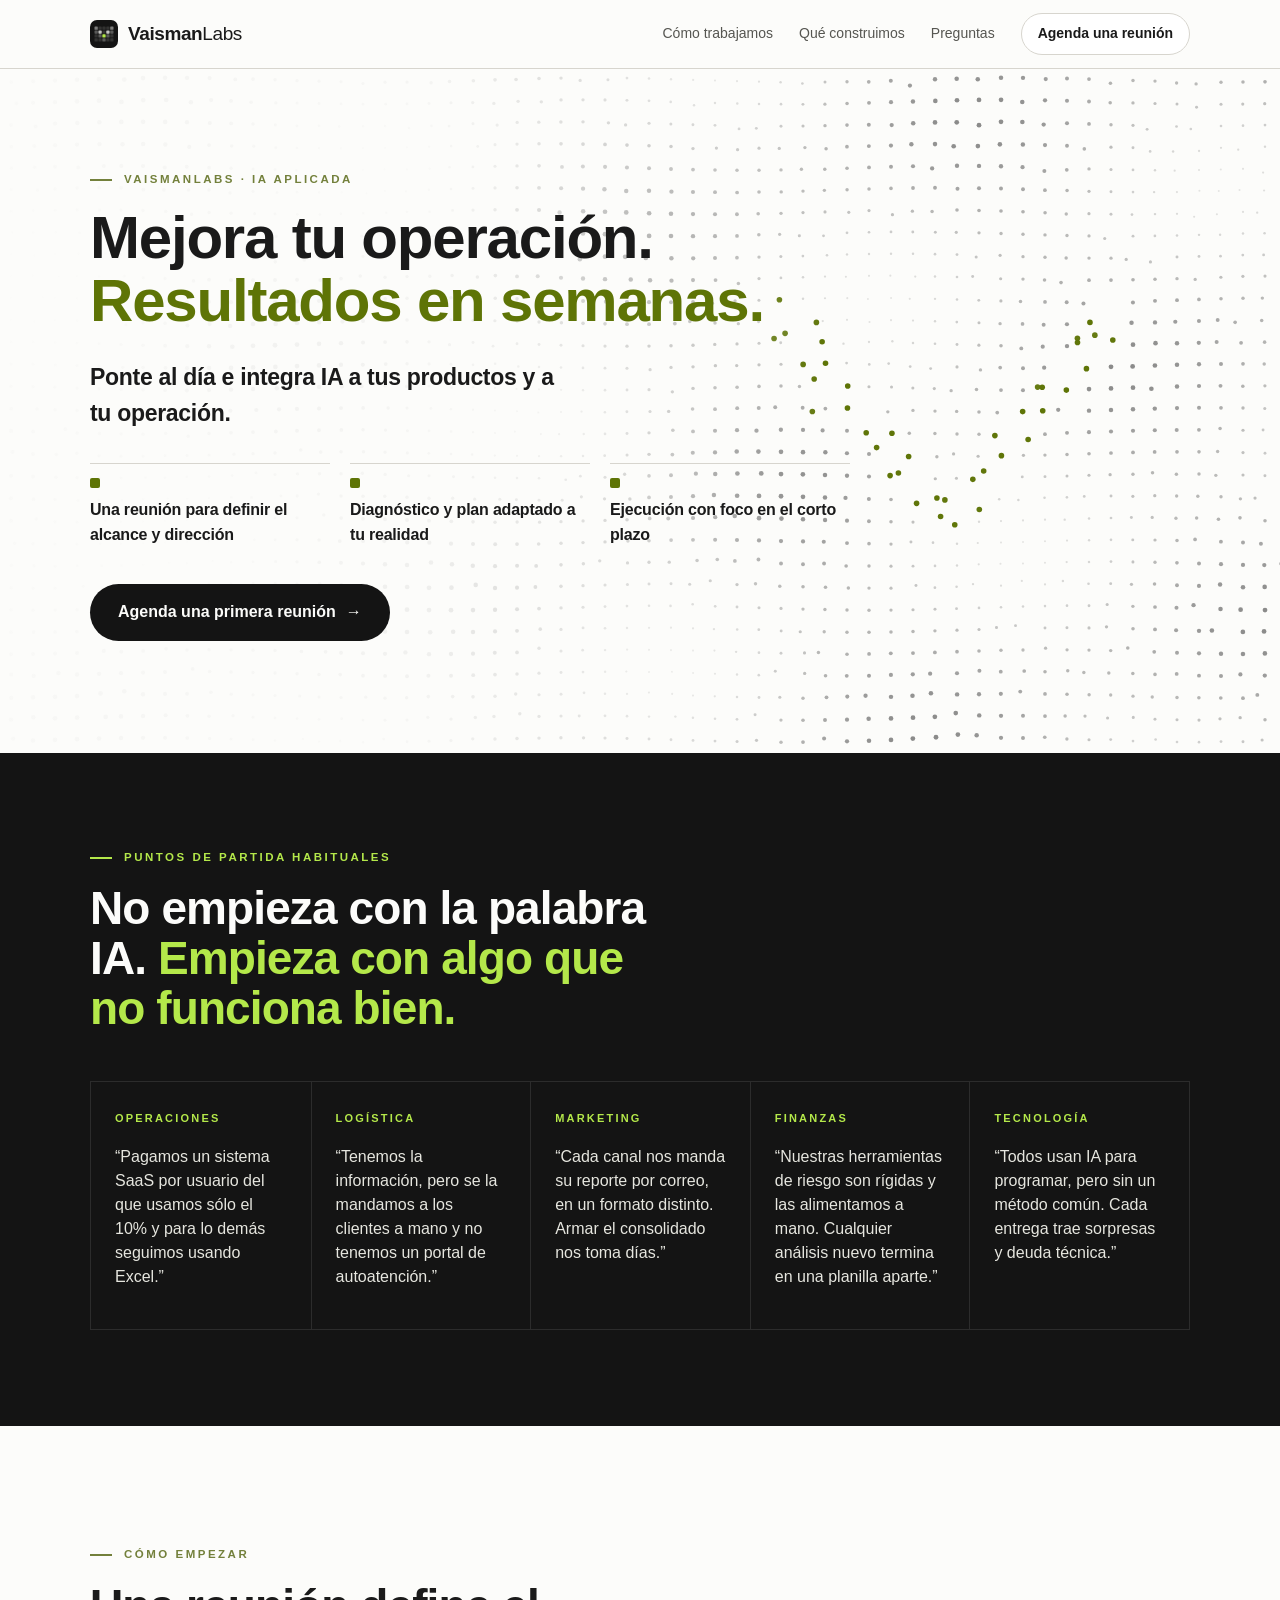
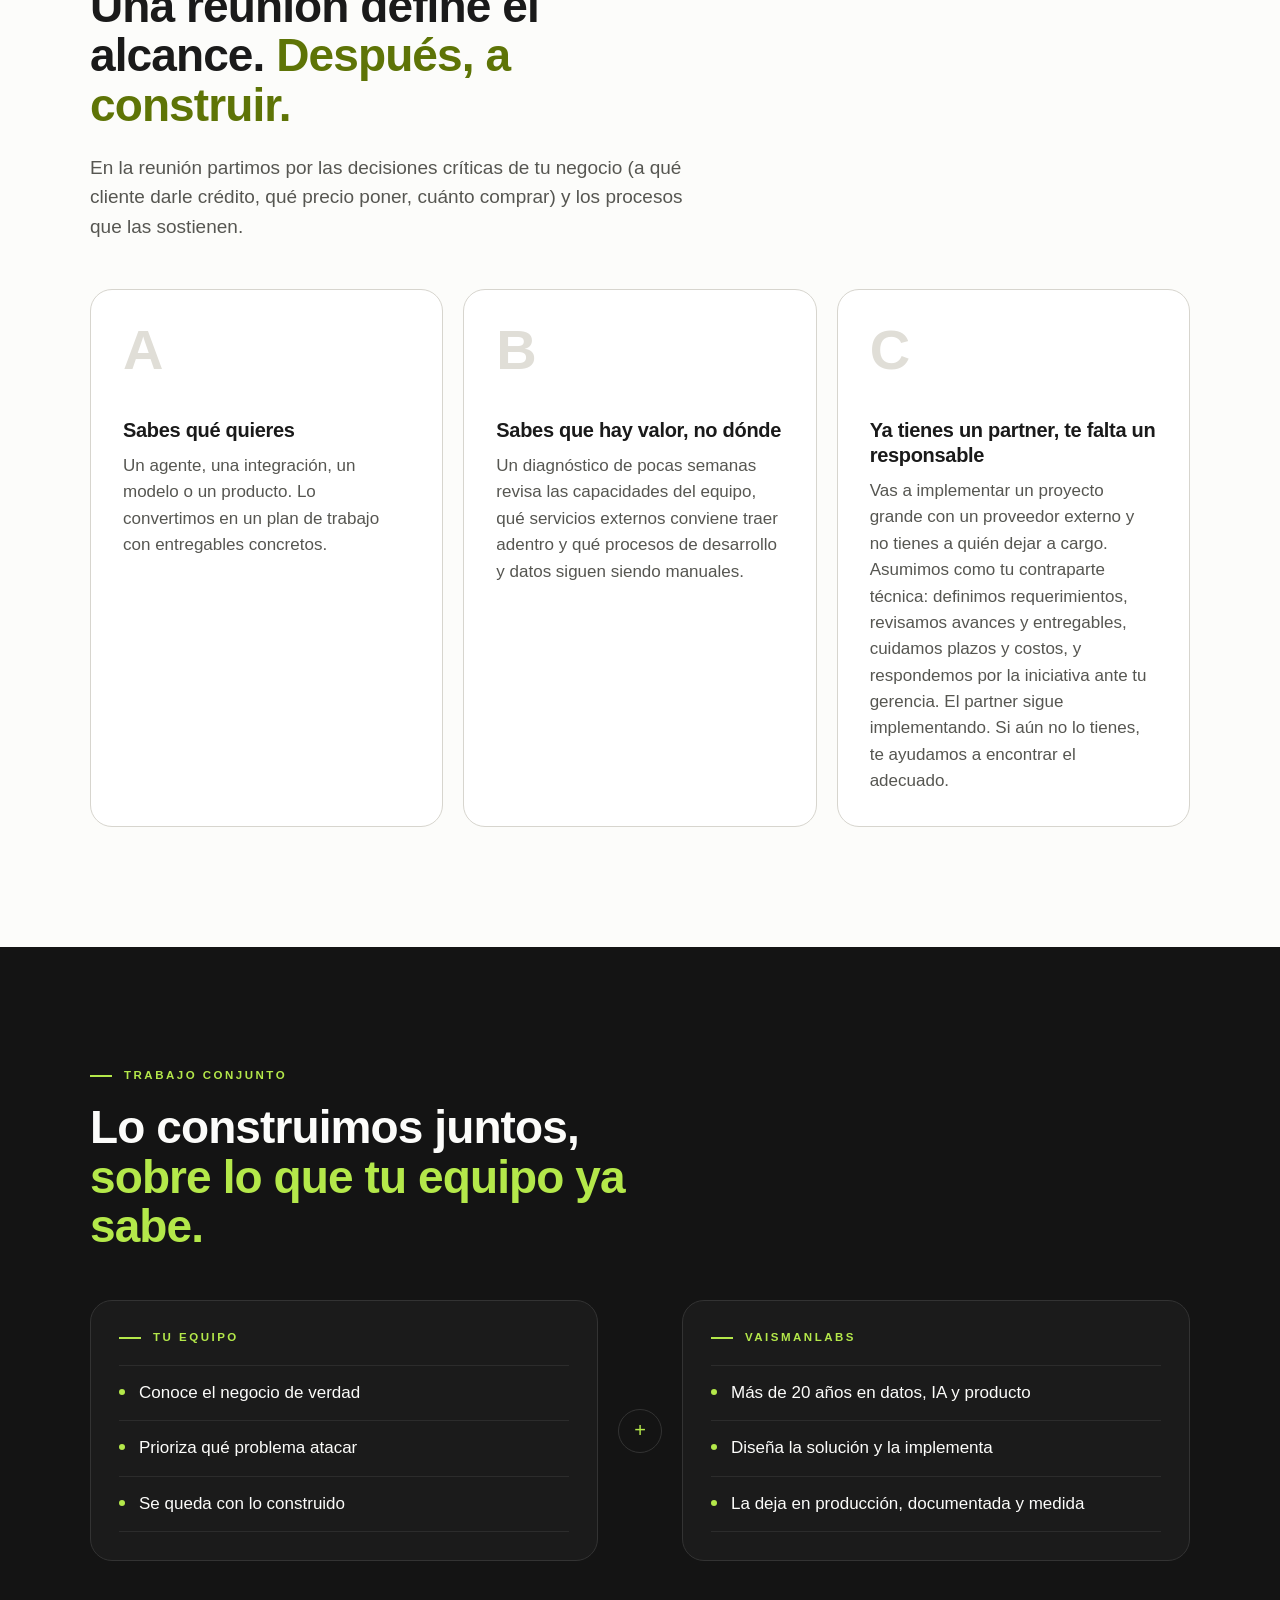
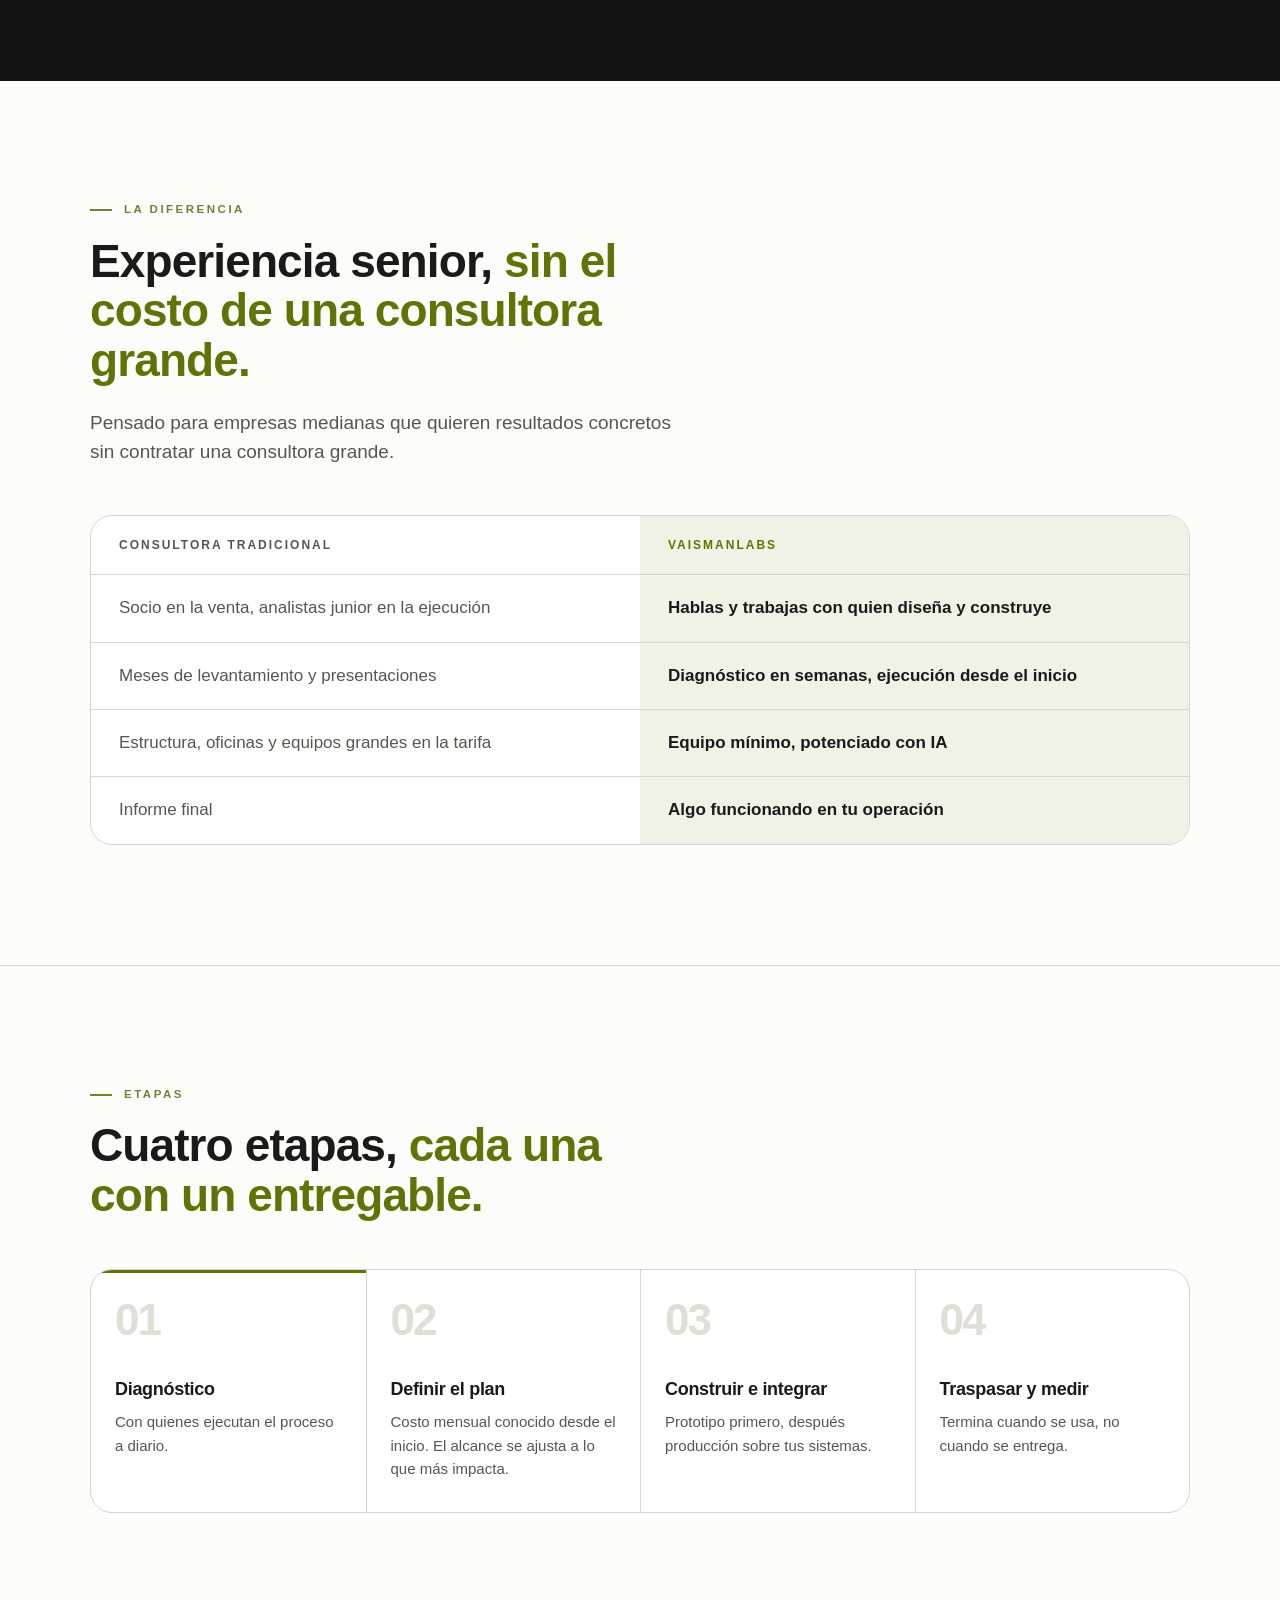
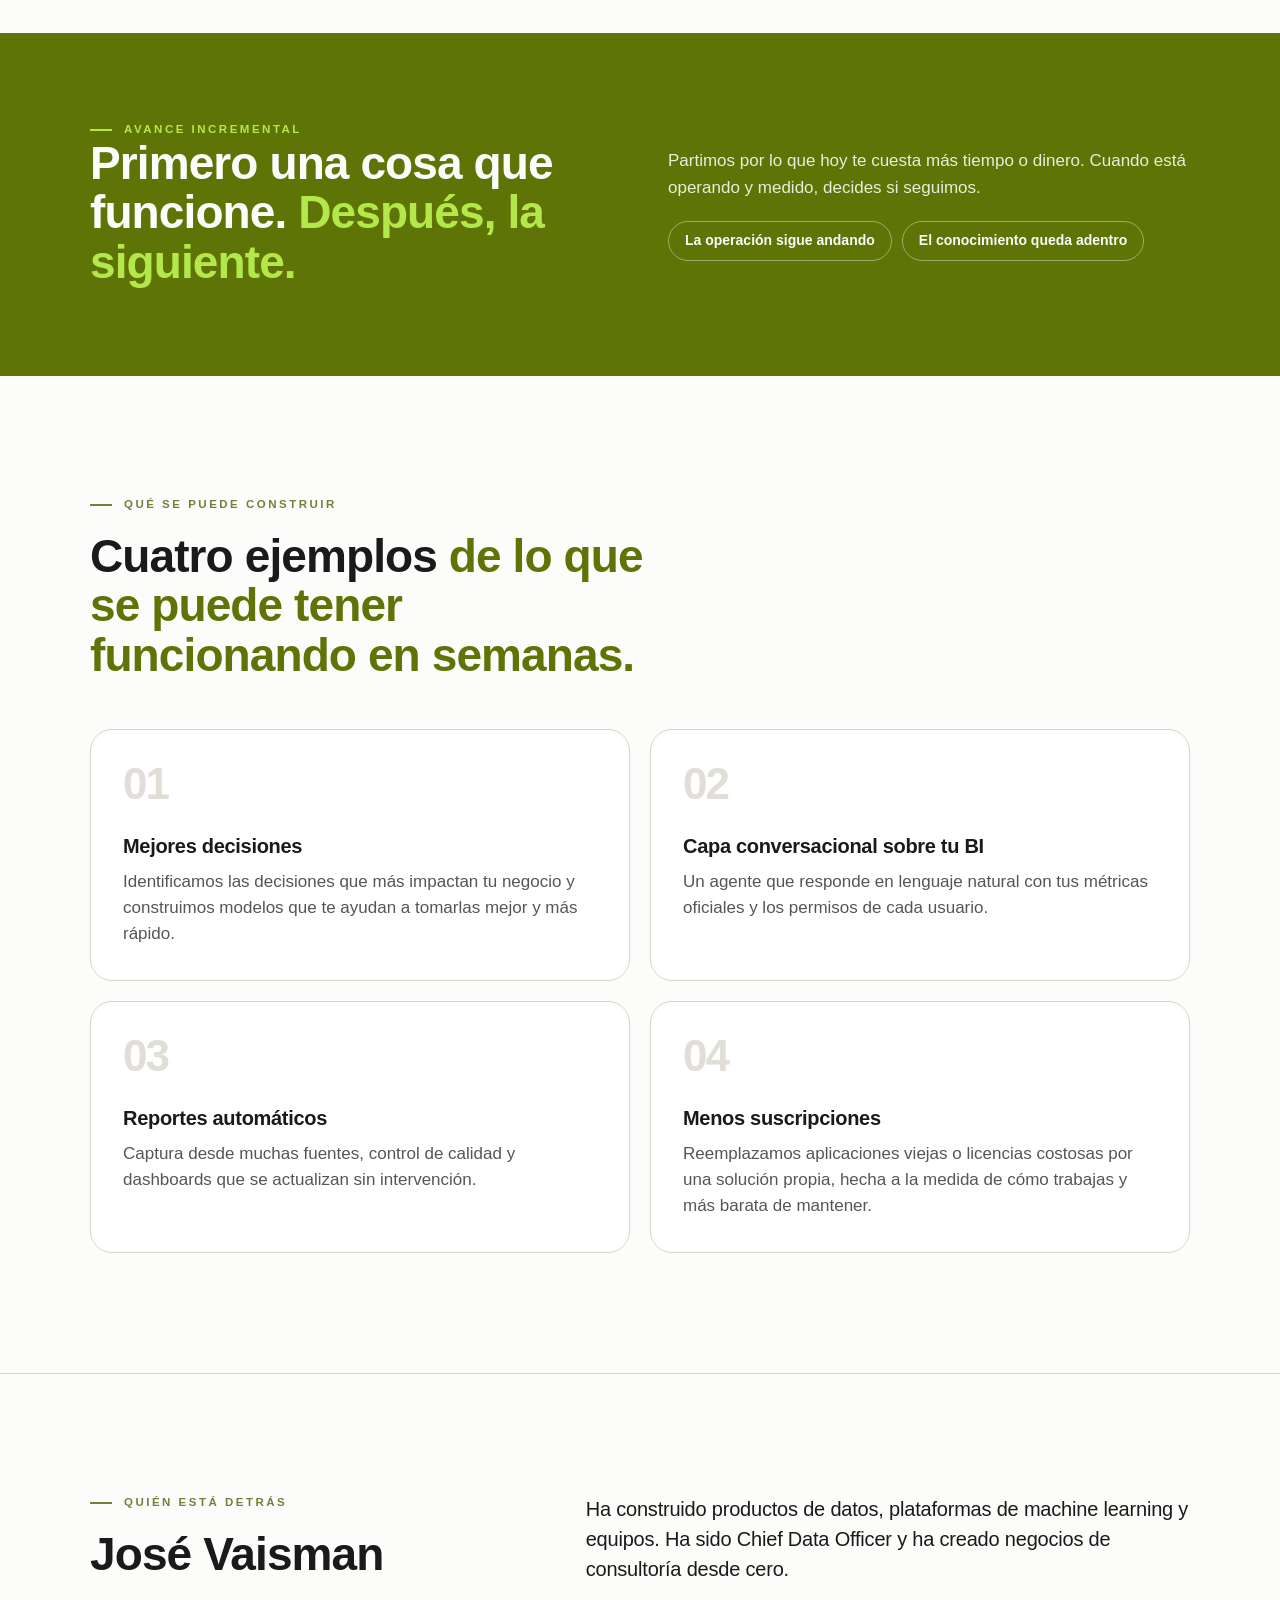
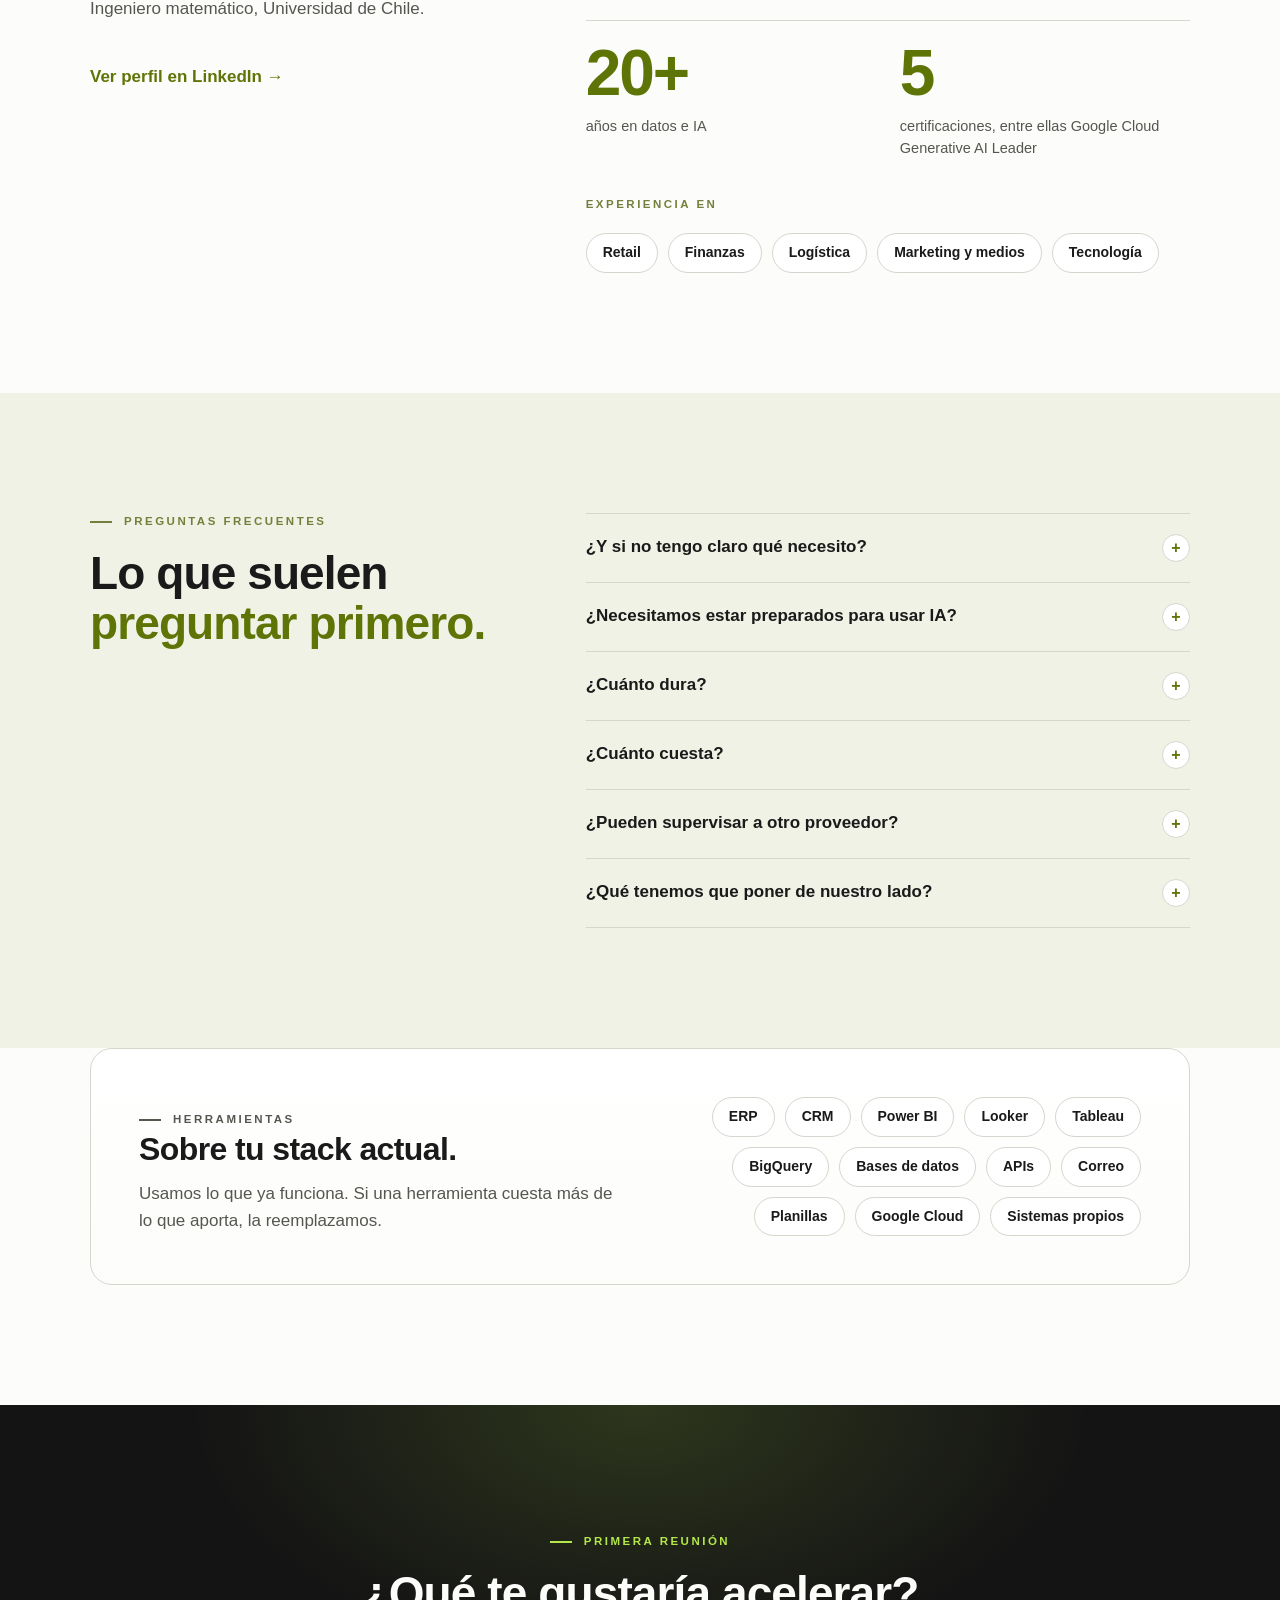
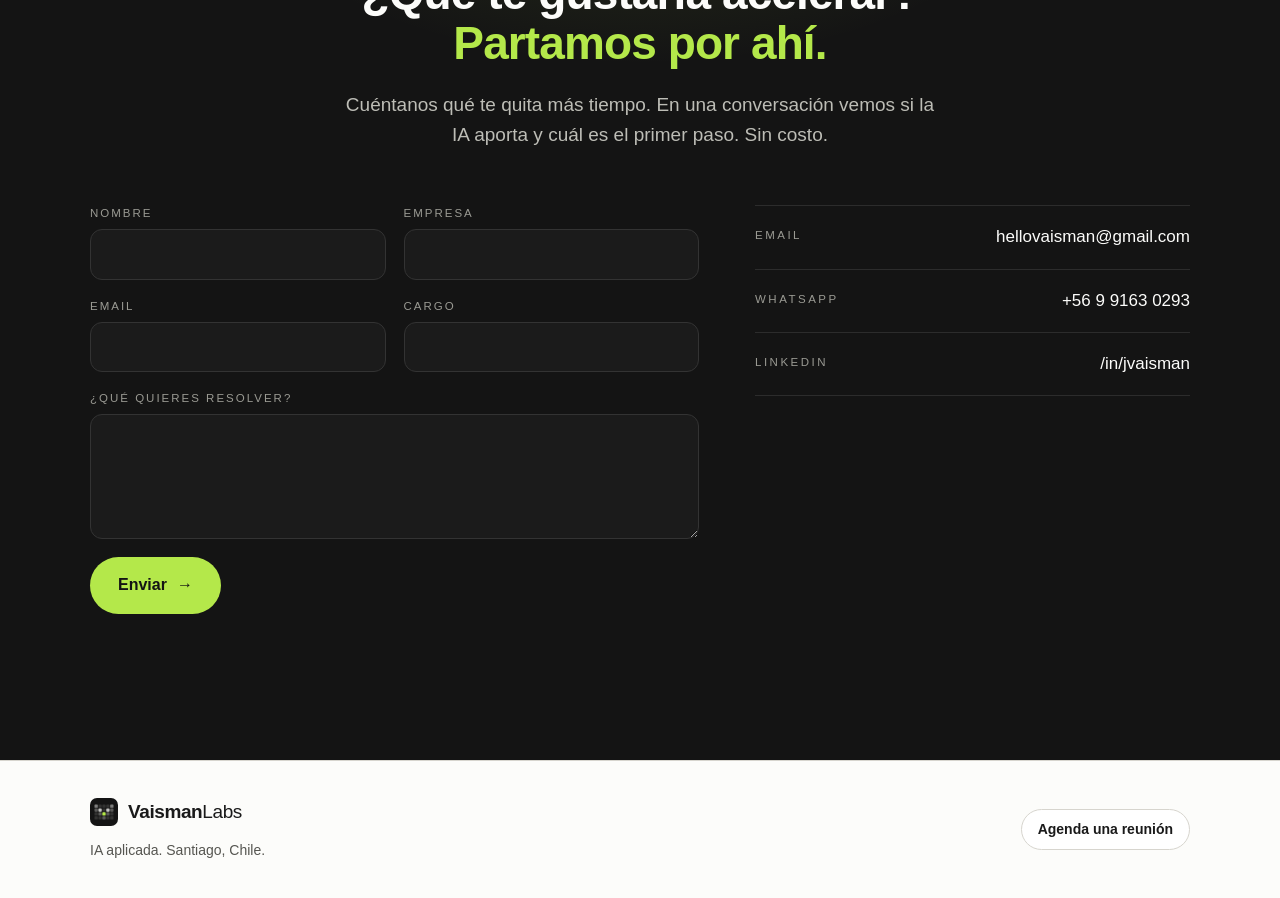
==== commit bdd47b97: "Add animated point-cloud background to hero; remove preview pages Co-Authored-By: Claude Opus 5.5 <n" ====
--- a/index.html
+++ b/index.html
@@ -83,7 +83,7 @@
 
   <main>
     <!-- Hero -->
-    <section class="hero">
+    <section class="hero" data-bg="cloud">
       <div class="wrap hero-inner">
         <div>
           <p class="eyebrow">VaismanLabs · IA aplicada</p>
@@ -445,5 +445,6 @@
       }
     });
   </script>
+  <script src="hero-bg.js" defer></script>
 </body>
 </html>
--- a/styles.css
+++ b/styles.css
@@ -0,0 +1,275 @@
+/* VaismanLabs — Grafito Editorial */
+:root {
+  --grafito: #141414;
+  --papel: #FCFCFA;
+  --blanco: #FFFFFF;
+  --tinta: #1A1A1A;
+  --cuerpo: #565651;
+  --filete: #D7D5CE;
+  --fantasma: #E0DED7;
+  --lima: #B4E84A;          /* solo sobre oscuro */
+  --oliva: #73803B;
+  --oliva-profundo: #5E7406;
+  --destacado: #F1F2E6;
+  --linea-oscura: #2C2C2C;
+  --gris-oscuro: #9A9A93;
+  --radius: 22px;
+}
+
+* { box-sizing: border-box; }
+html { scroll-behavior: smooth; }
+body {
+  margin: 0;
+  font-family: Arial, Helvetica, sans-serif;
+  background: var(--papel);
+  color: var(--tinta);
+  font-size: 17px;
+  line-height: 1.55;
+}
+a { color: inherit; }
+.wrap { max-width: 1180px; margin: 0 auto; padding: 0 clamp(16px, 4vw, 40px); }
+
+h1, h2, h3 { margin: 0; font-weight: 700; }
+h1 { font-size: clamp(36px, 4.8vw, 60px); line-height: 1.04; letter-spacing: -1.2px; }
+h2 { font-size: clamp(30px, 4vw, 46px); line-height: 1.08; letter-spacing: -0.9px; max-width: 22ch; }
+h3 { font-size: 20px; letter-spacing: -0.3px; line-height: 1.25; }
+.h3-lg { font-size: clamp(24px, 3vw, 32px); letter-spacing: -0.6px; }
+.accent { color: var(--oliva-profundo); }
+.dark .accent, .final .accent { color: var(--lima); }
+.muted { color: var(--cuerpo); }
+
+.eyebrow {
+  display: flex; align-items: center; gap: 12px;
+  margin: 0 0 18px;
+  font-size: 11.5px; font-weight: 700; letter-spacing: 2.5px; text-transform: uppercase;
+  color: var(--oliva);
+}
+.eyebrow::before { content: ""; width: 22px; height: 2px; background: currentColor; flex: none; }
+.eyebrow-plain::before { display: none; }
+.dark .eyebrow, .final .eyebrow { color: var(--lima); }
+
+.lead { font-size: 19px; color: var(--cuerpo); max-width: 600px; margin: 22px 0 0; }
+.lead-dark { color: #bdbdb6; }
+
+/* Botones */
+.btn {
+  display: inline-flex; align-items: center; gap: 10px;
+  background: var(--grafito); color: var(--papel);
+  padding: 16px 28px; border-radius: 999px; border: 0;
+  font: inherit; font-weight: 700; font-size: 16px; text-decoration: none; cursor: pointer;
+  transition: transform .2s ease, background .2s ease;
+}
+.btn:hover { transform: translateY(-2px); background: #000; }
+.dark .btn, .final .btn { background: var(--lima); color: var(--grafito); }
+.dark .btn:hover, .final .btn:hover { background: #c4f060; }
+.pill {
+  display: inline-flex; align-items: center; gap: 8px;
+  border: 1px solid var(--filete); border-radius: 999px; padding: 9px 16px;
+  font-size: 14px; font-weight: 700; text-decoration: none; background: var(--blanco);
+}
+.pill:hover { border-color: var(--tinta); }
+.text-link { display: inline-block; margin-top: 24px; font-weight: 700; color: var(--oliva-profundo); text-decoration: none; }
+
+/* Header */
+.top { position: sticky; top: 0; z-index: 20; background: rgba(252,252,250,.92); backdrop-filter: blur(10px); border-bottom: 1px solid var(--filete); }
+.top-inner { display: flex; align-items: center; justify-content: space-between; height: 68px; }
+.logo { display: inline-flex; align-items: center; gap: 10px; font-weight: 400; font-size: 19px; letter-spacing: -0.4px; text-decoration: none; }
+.logo b { font-weight: 700; }
+.logo-mark { flex: none; }
+.top nav { display: flex; align-items: center; gap: 26px; }
+.top nav a:not(.pill) { font-size: 14px; color: var(--cuerpo); text-decoration: none; }
+.top nav a:not(.pill):hover { color: var(--tinta); }
+
+/* Hero */
+.hero { padding: clamp(56px, 8vw, 104px) 0 clamp(64px, 9vw, 112px); }
+.hero-inner h1 { max-width: 22ch; }
+.hero-inner h1 .accent { display: block; }
+.hero-sub { font-size: clamp(19px, 2vw, 23px); font-weight: 700; letter-spacing: -0.3px; margin: 28px 0 12px; max-width: 38ch; }
+.hero-text { color: var(--cuerpo); max-width: 52ch; margin: 0; }
+.facts { list-style: none; margin: 32px 0 0; padding: 0; display: grid; grid-template-columns: repeat(3, minmax(0, 1fr)); gap: 20px; max-width: 760px; }
+.facts li { border-top: 1px solid var(--filete); padding-top: 14px; font-weight: 700; font-size: 16px; letter-spacing: -0.2px; }
+.facts li::before { content: ""; display: block; width: 10px; height: 10px; border-radius: 2px; background: var(--oliva-profundo); margin-bottom: 10px; }
+.hero-cta { display: flex; align-items: center; gap: 20px; margin-top: 36px; flex-wrap: wrap; }
+.small { font-size: 13px; color: var(--cuerpo); margin: 0; line-height: 1.4; }
+
+/* Secciones */
+.section { padding: clamp(72px, 10vw, 120px) 0; }
+.section-sm { padding: 0 0 clamp(72px, 10vw, 120px); }
+.rule { border-top: 1px solid var(--filete); }
+.soft { background: var(--destacado); }
+.dark { background: var(--grafito); color: var(--papel); }
+
+/* Citas */
+.band-quotes { padding: clamp(64px, 8vw, 96px) 0; }
+.band-quotes .quotes { margin-top: 48px; }
+.quotes-head { display: flex; justify-content: space-between; align-items: flex-end; gap: 24px; flex-wrap: wrap; margin-bottom: 32px; }
+.quotes-head .eyebrow { margin: 0; }
+.quotes-aside { margin: 0; color: var(--gris-oscuro); max-width: 380px; text-align: right; }
+.quotes-aside strong { color: var(--papel); }
+.quotes { display: grid; grid-template-columns: repeat(5, 1fr); border: 1px solid var(--linea-oscura); }
+.quotes blockquote { margin: 0; padding: 28px 24px 40px; font-size: 16px; line-height: 1.5; color: #e6e6df; }
+.quotes blockquote + blockquote { border-left: 1px solid var(--linea-oscura); }
+.tag { margin: 0 0 18px; font-size: 11px; letter-spacing: 2.2px; text-transform: uppercase; font-weight: 700; color: var(--lima); }
+
+/* Tarjetas */
+.card {
+  position: relative; background: var(--blanco); border: 1px solid var(--filete);
+  border-radius: var(--radius); padding: 32px;
+}
+.card h3 { margin-bottom: 10px; }
+.card p { color: var(--cuerpo); margin: 0; }
+.ghost { display: block; font-size: 56px; font-weight: 700; line-height: 1; letter-spacing: -2px; color: var(--fantasma); margin-bottom: 40px; }
+.card-note { margin-top: 18px !important; padding-top: 14px; border-top: 1px solid var(--filete); color: var(--oliva-profundo) !important; font-weight: 700; font-size: 15px; }
+.two-cards { display: grid; grid-template-columns: 1fr 1fr; gap: 20px; margin-top: 48px; }
+.three-cards { grid-template-columns: repeat(3, 1fr); }
+.grid3 { display: grid; grid-template-columns: repeat(3, 1fr); gap: 20px; margin-top: 48px; }
+.grid2x2 { grid-template-columns: repeat(2, 1fr); }
+.grid3 .ghost { font-size: 44px; margin-bottom: 28px; }
+
+/* Primera reunión */
+.meeting { display: grid; grid-template-columns: 1fr 1fr; gap: 56px; align-items: center; }
+.list-card { box-shadow: 0 30px 60px -40px rgba(20,20,20,.25); }
+.list-card ol { list-style: none; margin: 0; padding: 0; border-top: 1px solid var(--filete); }
+.list-card li { display: grid; grid-template-columns: 44px 1fr; padding: 20px 0; border-bottom: 1px solid var(--filete); }
+.list-card li > span { font-size: 12px; font-weight: 700; color: var(--oliva); padding-top: 4px; }
+.list-card strong { font-size: 18px; letter-spacing: -0.2px; }
+.list-card li p { margin: 6px 0 0; font-size: 15px; }
+
+/* Codo a codo */
+.duo { display: grid; grid-template-columns: 1fr auto 1fr; gap: 20px; align-items: center; margin-top: 48px; }
+.duo-card { border: 1px solid #333; background: #1b1b1b; border-radius: var(--radius); padding: 28px; }
+.duo-card ul { list-style: none; margin: 0; padding: 0; border-top: 1px solid var(--linea-oscura); }
+.duo-card li { padding: 14px 0 14px 20px; border-bottom: 1px solid var(--linea-oscura); position: relative; }
+.duo-card li::before { content: ""; position: absolute; left: 0; top: 23px; width: 6px; height: 6px; border-radius: 50%; background: var(--lima); }
+.plus { width: 44px; height: 44px; border-radius: 50%; border: 1px solid #333; display: grid; place-items: center; color: var(--lima); font-size: 20px; }
+.duo-note { color: var(--gris-oscuro); margin: 28px 0 0; max-width: 680px; }
+
+/* Pasos */
+.steps { list-style: none; margin: 48px 0 0; padding: 0; display: grid; grid-template-columns: repeat(4, 1fr); border: 1px solid var(--filete); border-radius: var(--radius); overflow: hidden; background: var(--blanco); }
+.steps li { padding: 28px 24px 32px; }
+.steps li + li { border-left: 1px solid var(--filete); }
+.steps li:first-child { box-shadow: inset 0 3px 0 var(--oliva-profundo); }
+.steps .ghost { font-size: 44px; margin-bottom: 36px; }
+.steps h3 { font-size: 18px; margin-bottom: 10px; }
+.steps p { color: var(--cuerpo); font-size: 15px; margin: 0; }
+
+/* Banda */
+.band { background: var(--oliva-profundo); color: var(--papel); padding: clamp(56px, 7vw, 88px) 0; }
+.band .eyebrow { color: var(--lima); }
+.band .accent { color: var(--lima); }
+.band-grid { display: grid; grid-template-columns: 1fr 1fr; gap: 56px; align-items: center; }
+.band p { margin: 0; color: #e9eedb; }
+
+/* Chips */
+.chips { list-style: none; margin: 20px 0 0; padding: 0; display: flex; flex-wrap: wrap; gap: 10px; }
+.chips li { border: 1px solid var(--filete); background: var(--blanco); border-radius: 999px; padding: 8px 16px; font-size: 14px; font-weight: 700; }
+.chips-light li { background: transparent; border-color: rgba(252,252,250,.4); color: var(--papel); }
+
+/* Quién */
+.about { display: grid; grid-template-columns: 5fr 7fr; gap: 64px; align-items: start; }
+.bio { font-size: 20px; line-height: 1.5; letter-spacing: -0.2px; margin: 0; }
+.stats { display: grid; grid-template-columns: repeat(2, 1fr); gap: 24px; margin: 36px 0 36px; border-top: 1px solid var(--filete); }
+.stats div { padding-top: 20px; }
+.big { display: block; font-size: clamp(44px, 5vw, 64px); font-weight: 700; line-height: 1; letter-spacing: -2px; color: var(--oliva-profundo); }
+.stats p { margin: 10px 0 0; font-size: 14.5px; color: var(--cuerpo); }
+
+/* FAQ */
+.faq-grid { display: grid; grid-template-columns: 5fr 7fr; gap: 64px; align-items: start; }
+.faq { border-top: 1px solid var(--filete); }
+.faq details { border-bottom: 1px solid var(--filete); padding: 20px 0; }
+.faq summary { cursor: pointer; font-weight: 700; font-size: 17px; list-style: none; display: flex; justify-content: space-between; gap: 16px; }
+.faq summary::-webkit-details-marker { display: none; }
+.faq summary::after { content: "+"; flex: none; width: 26px; height: 26px; border-radius: 50%; border: 1px solid var(--filete); display: grid; place-items: center; font-size: 16px; color: var(--oliva-profundo); background: var(--blanco); }
+.faq details[open] summary::after { content: "–"; }
+.faq details p { color: var(--cuerpo); margin: 12px 40px 0 0; }
+
+/* Integraciones */
+.integrations { display: grid; grid-template-columns: 1fr 1fr; gap: 40px; align-items: center; padding: clamp(28px, 4vw, 48px); background: linear-gradient(180deg, var(--blanco), var(--papel)); }
+.integrations .chips { justify-content: flex-end; margin: 0; }
+.integrations p { margin-top: 12px; }
+
+/* Cierre */
+.final { position: relative; overflow: hidden; padding: clamp(80px, 10vw, 128px) 0; background: var(--grafito); color: var(--papel); }
+.final::before { content: ""; position: absolute; left: 50%; top: -260px; width: 900px; height: 520px; transform: translateX(-50%); background: radial-gradient(closest-side, rgba(180,232,74,.16), transparent); pointer-events: none; }
+.final-head { text-align: center; max-width: 760px; margin: 0 auto; position: relative; }
+.final-head .eyebrow { justify-content: center; }
+.final-head h2 { margin: 0 auto; }
+.final-head .lead { margin: 22px auto 0; }
+.contact { position: relative; display: grid; grid-template-columns: 7fr 5fr; gap: 56px; margin-top: 56px; align-items: start; }
+.form { display: grid; gap: 18px; }
+.row { display: grid; grid-template-columns: 1fr 1fr; gap: 18px; }
+.form label { display: grid; gap: 6px; font-size: 11.5px; text-transform: uppercase; letter-spacing: 2px; color: var(--gris-oscuro); }
+.form input, .form textarea {
+  font: inherit; font-size: 16px; color: var(--papel); background: #1b1b1b;
+  border: 1px solid #333; border-radius: 12px; padding: 12px 14px;
+}
+.form input:focus, .form textarea:focus { outline: none; border-color: var(--lima); }
+.form .btn { justify-self: start; }
+.form .btn:disabled { opacity: .6; cursor: default; }
+.hp { display: none; }
+.form-status { margin: 0; font-size: 14px; }
+.form-status.ok { color: var(--lima); }
+.form-status.error { color: #ff8a7a; }
+.contact-links { list-style: none; margin: 0; padding: 0; border-top: 1px solid var(--linea-oscura); }
+.contact-links li { display: flex; justify-content: space-between; gap: 16px; padding: 18px 0; border-bottom: 1px solid var(--linea-oscura); }
+.contact-links span { font-size: 11.5px; text-transform: uppercase; letter-spacing: 2.5px; color: var(--gris-oscuro); padding-top: 3px; }
+.contact-links a { text-decoration: none; }
+.contact-links a:hover { color: var(--lima); }
+
+/* Footer */
+.footer { padding: 36px 0; border-top: 1px solid var(--filete); }
+.footer-inner { display: flex; justify-content: space-between; align-items: center; gap: 20px; flex-wrap: wrap; }
+.footer p { margin: 6px 0 0; font-size: 14px; color: var(--cuerpo); }
+
+/* Responsive */
+
+/* Comparación */
+.compare { margin-top: 48px; border: 1px solid var(--filete); border-radius: var(--radius); overflow: hidden; background: var(--blanco); }
+.compare-row { display: grid; grid-template-columns: 1fr 1fr; }
+.compare-row > * { padding: 20px 28px; border-top: 1px solid var(--filete); }
+.compare-row > :first-child { color: var(--cuerpo); }
+.compare-row > :last-child { background: var(--destacado); font-weight: 700; }
+.compare-head > * { border-top: 0; font-size: 12px; font-weight: 700; letter-spacing: 2px; text-transform: uppercase; }
+.compare-head > :last-child { color: var(--oliva-profundo); }
+
+@media (max-width: 980px) {
+  .three-cards { grid-template-columns: 1fr; }
+  .top nav a:not(.pill) { display: none; }
+  .meeting, .band-grid, .about, .faq-grid, .integrations, .contact { grid-template-columns: 1fr; gap: 40px; }
+  .quotes { grid-template-columns: 1fr 1fr; }
+  .quotes blockquote:nth-child(odd) { border-left: 0; }
+  .quotes blockquote:nth-child(n+3) { border-top: 1px solid var(--linea-oscura); }
+  .steps { grid-template-columns: 1fr 1fr; }
+  .steps li:nth-child(3) { border-left: 0; }
+  .steps li:nth-child(n+3) { border-top: 1px solid var(--filete); }
+  .grid3 { grid-template-columns: 1fr 1fr; }
+  .integrations .chips { justify-content: flex-start; }
+}
+@media (max-width: 640px) {
+  .compare-head { display: none; }
+  .compare-row { grid-template-columns: 1fr; border-top: 1px solid var(--filete); }
+  .compare-row:nth-child(2) { border-top: 0; }
+  .compare-row > * { border-top: 0; padding: 14px 20px; }
+  .compare-row > *::before { content: attr(data-label); display: block; font-size: 11px; font-weight: 700; letter-spacing: 1.5px; text-transform: uppercase; margin-bottom: 4px; color: var(--cuerpo); }
+  .compare-row > :last-child::before { color: var(--oliva-profundo); }
+  .facts { grid-template-columns: 1fr; gap: 0; }
+  .facts li { padding: 12px 0; }
+  .quotes, .steps, .grid3, .two-cards, .row, .stats { grid-template-columns: 1fr; }
+  .quotes blockquote + blockquote { border-left: 0; border-top: 1px solid var(--linea-oscura); }
+  .steps li + li { border-left: 0; border-top: 1px solid var(--filete); }
+  .duo { grid-template-columns: 1fr; }
+  .plus { justify-self: center; }
+  .card { padding: 24px; }
+  .quotes-aside { text-align: left; }
+  .pill { padding: 8px 12px; font-size: 13px; }
+}
+
+/* Fondo animado de la portada (hero-bg.js) */
+.hero { position: relative; overflow: hidden; }
+.hero > canvas.hero-bg { position: absolute; inset: 0; width: 100%; height: 100%; display: block; z-index: 0; }
+.hero > .hero-mask { position: absolute; inset: 0; pointer-events: none; z-index: 1;
+  background: linear-gradient(90deg, rgba(252,252,250,.97) 0%, rgba(252,252,250,.88) 34%, rgba(252,252,250,0) 64%); }
+.hero > .hero-inner { position: relative; z-index: 2; }
+@media (max-width: 700px) {
+  .hero[data-bg="cloud"] > .hero-mask { background: linear-gradient(180deg, rgba(252,252,250,.6) 0%, rgba(252,252,250,.6) 80%, rgba(252,252,250,0) 92%); }
+}
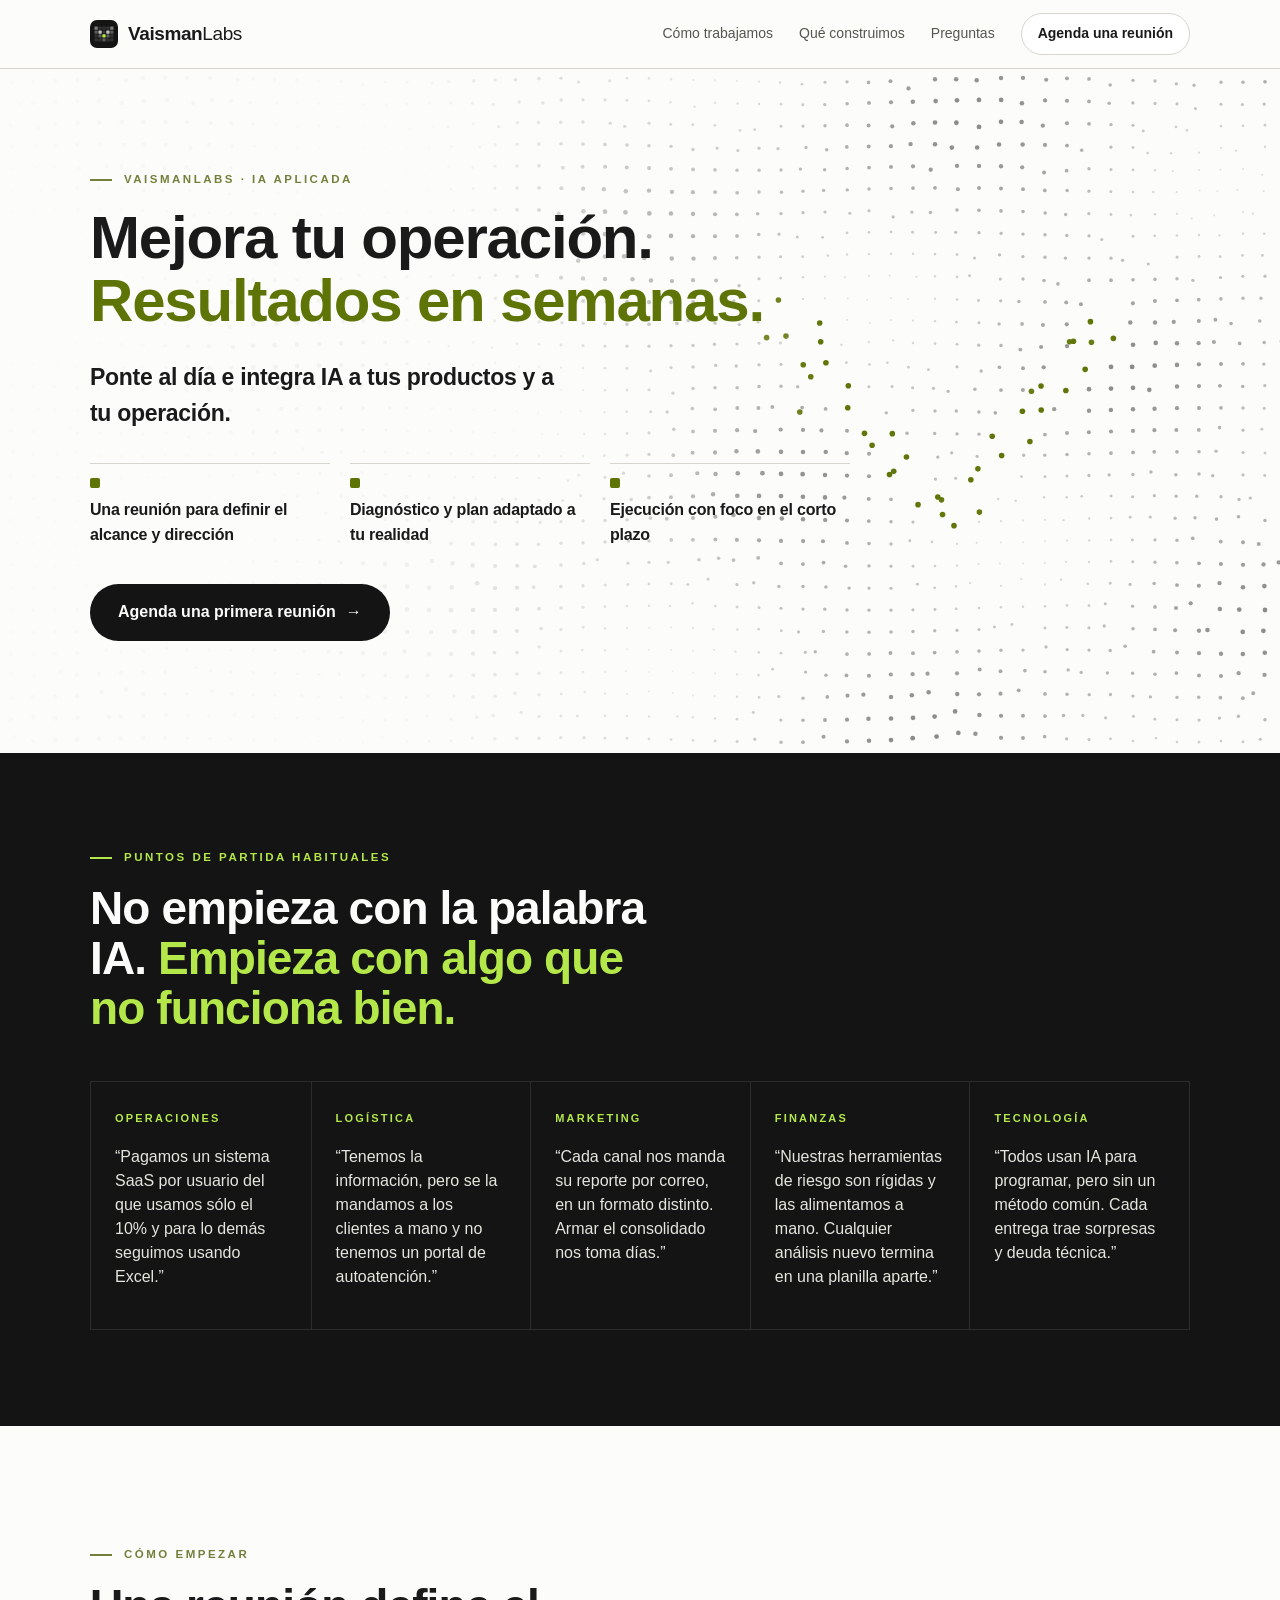
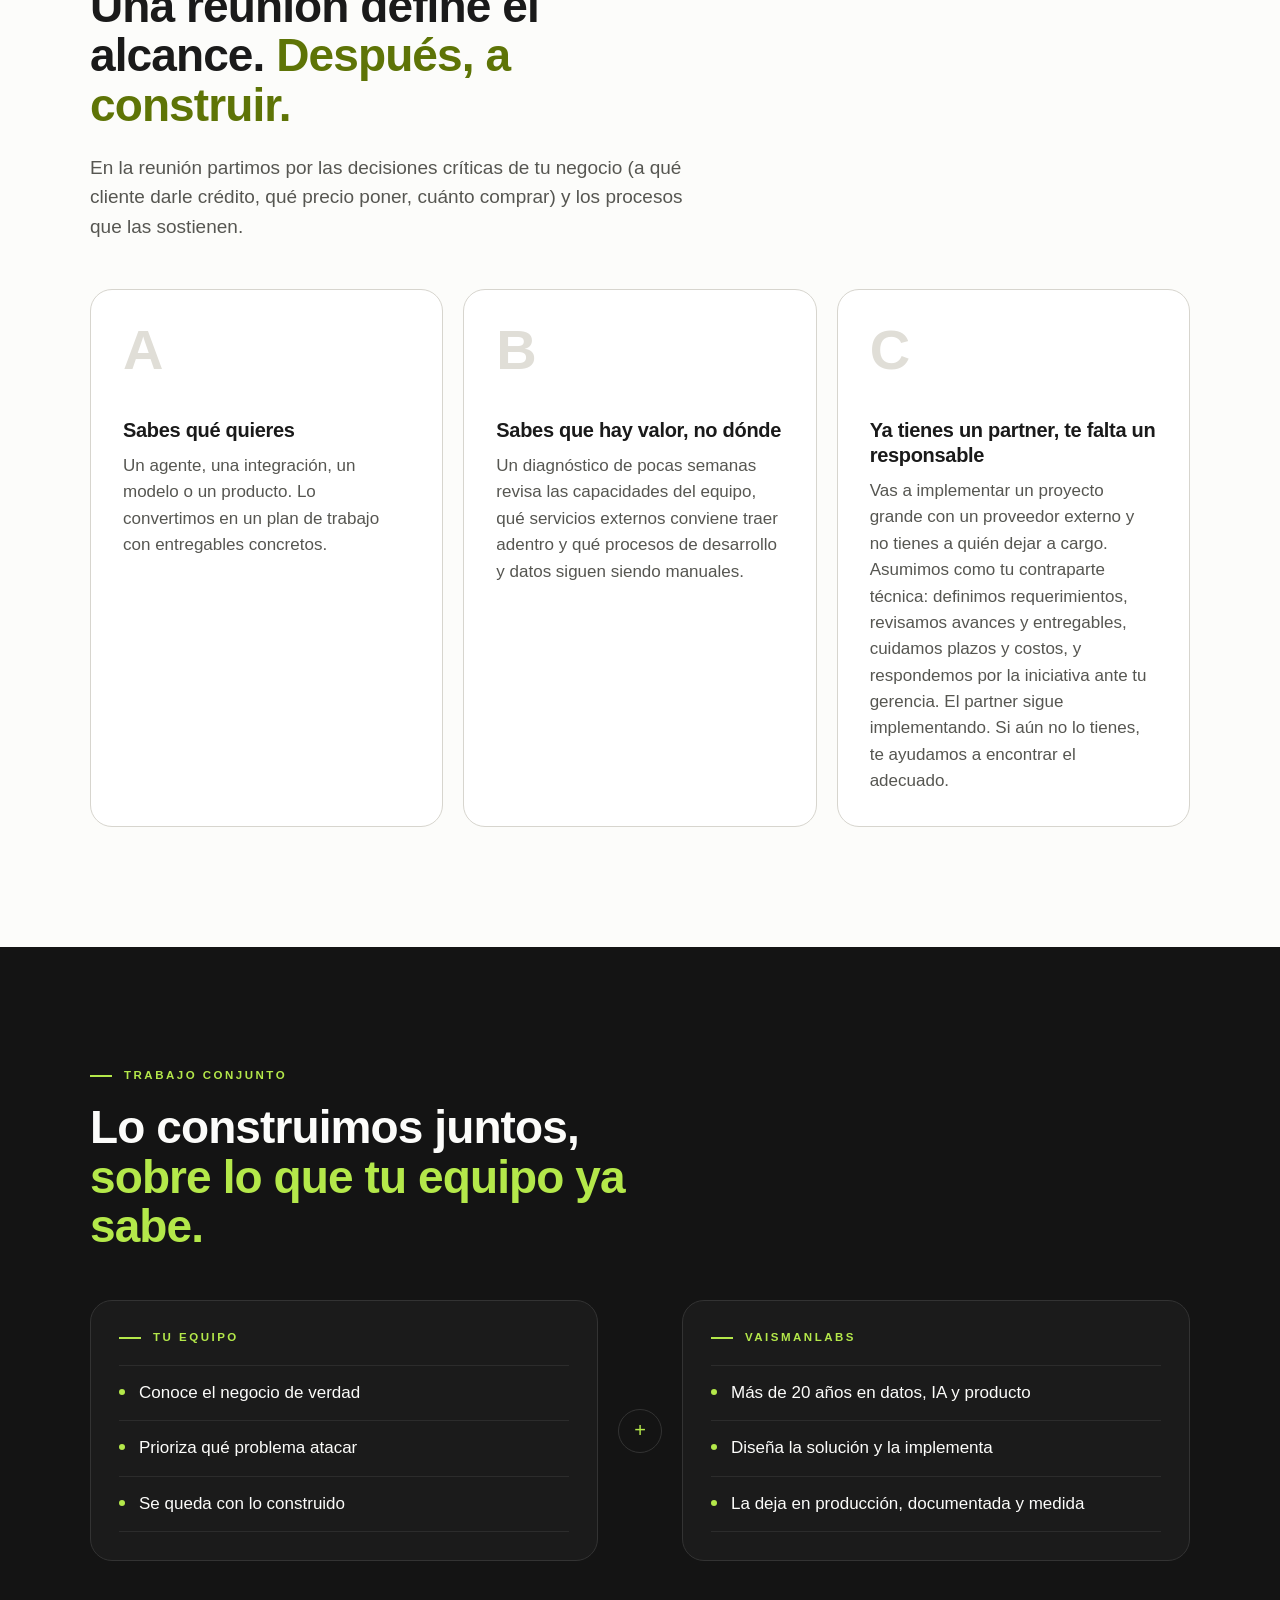
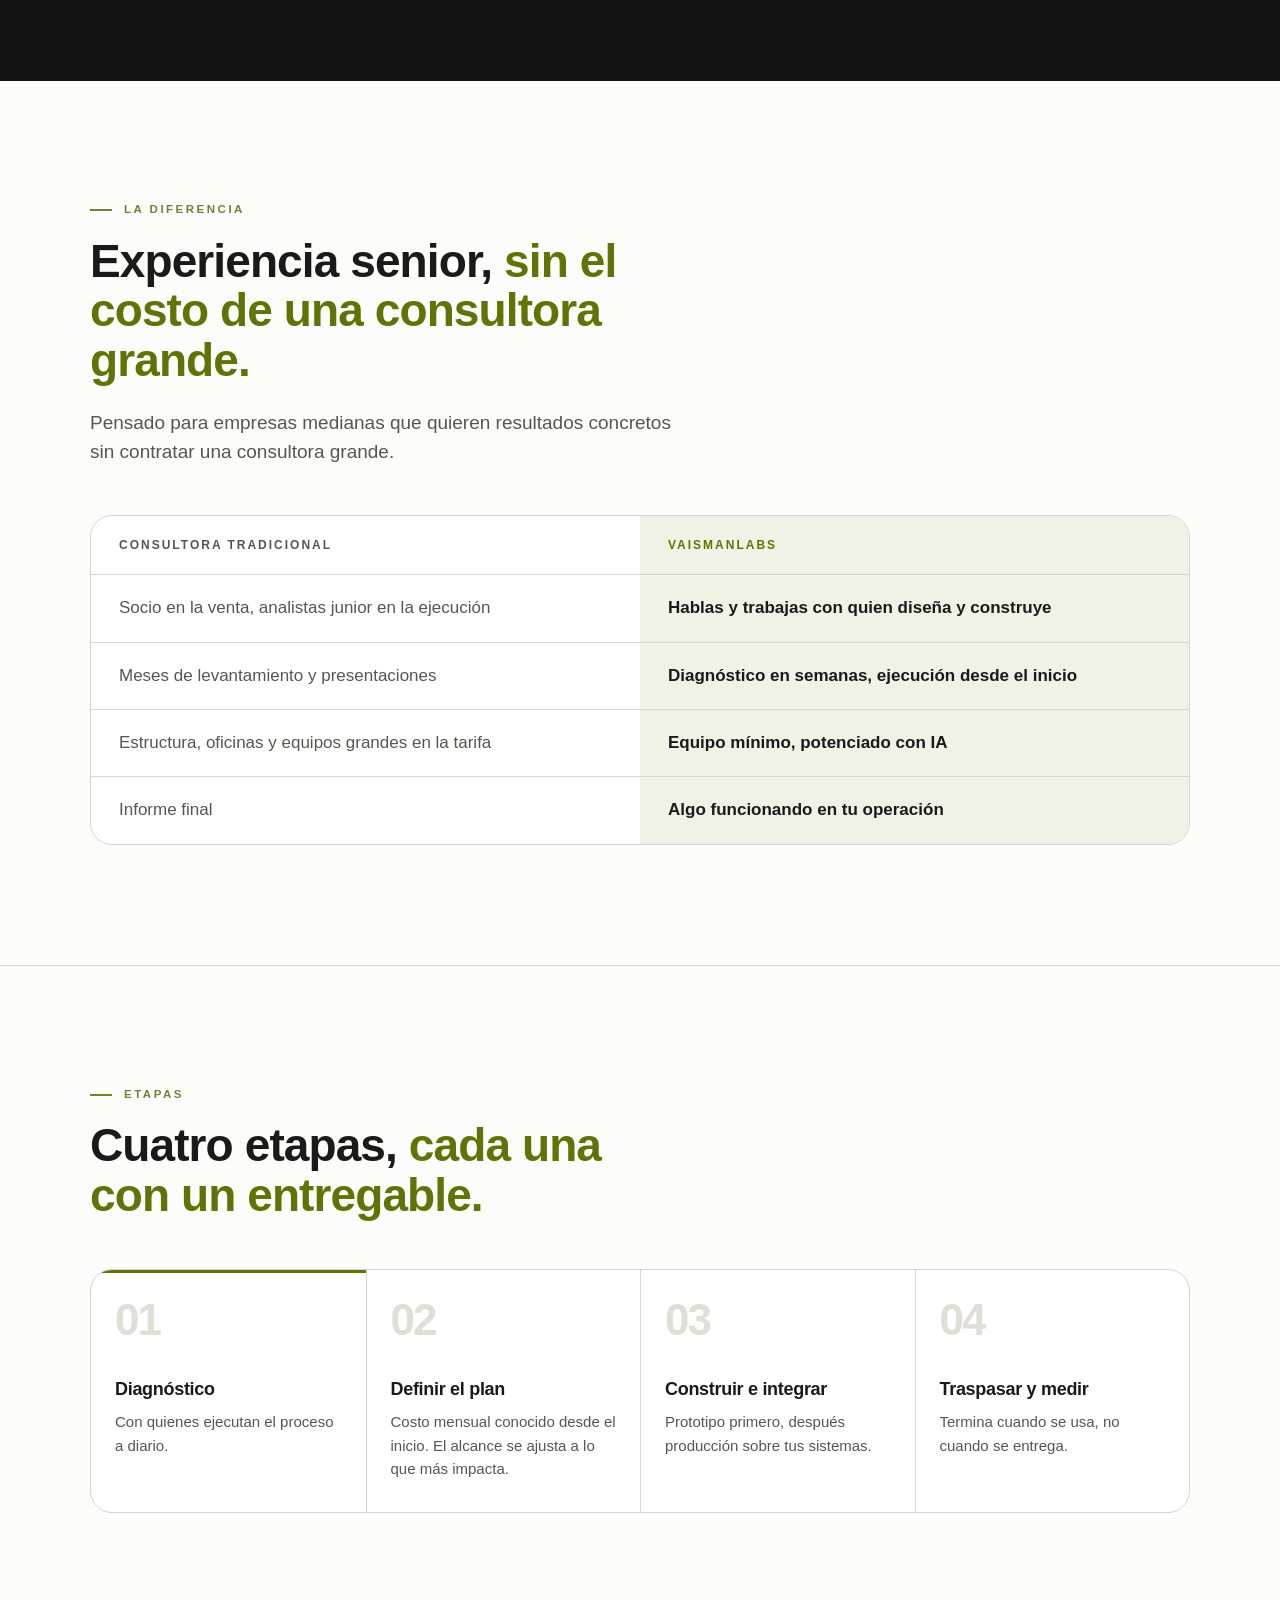
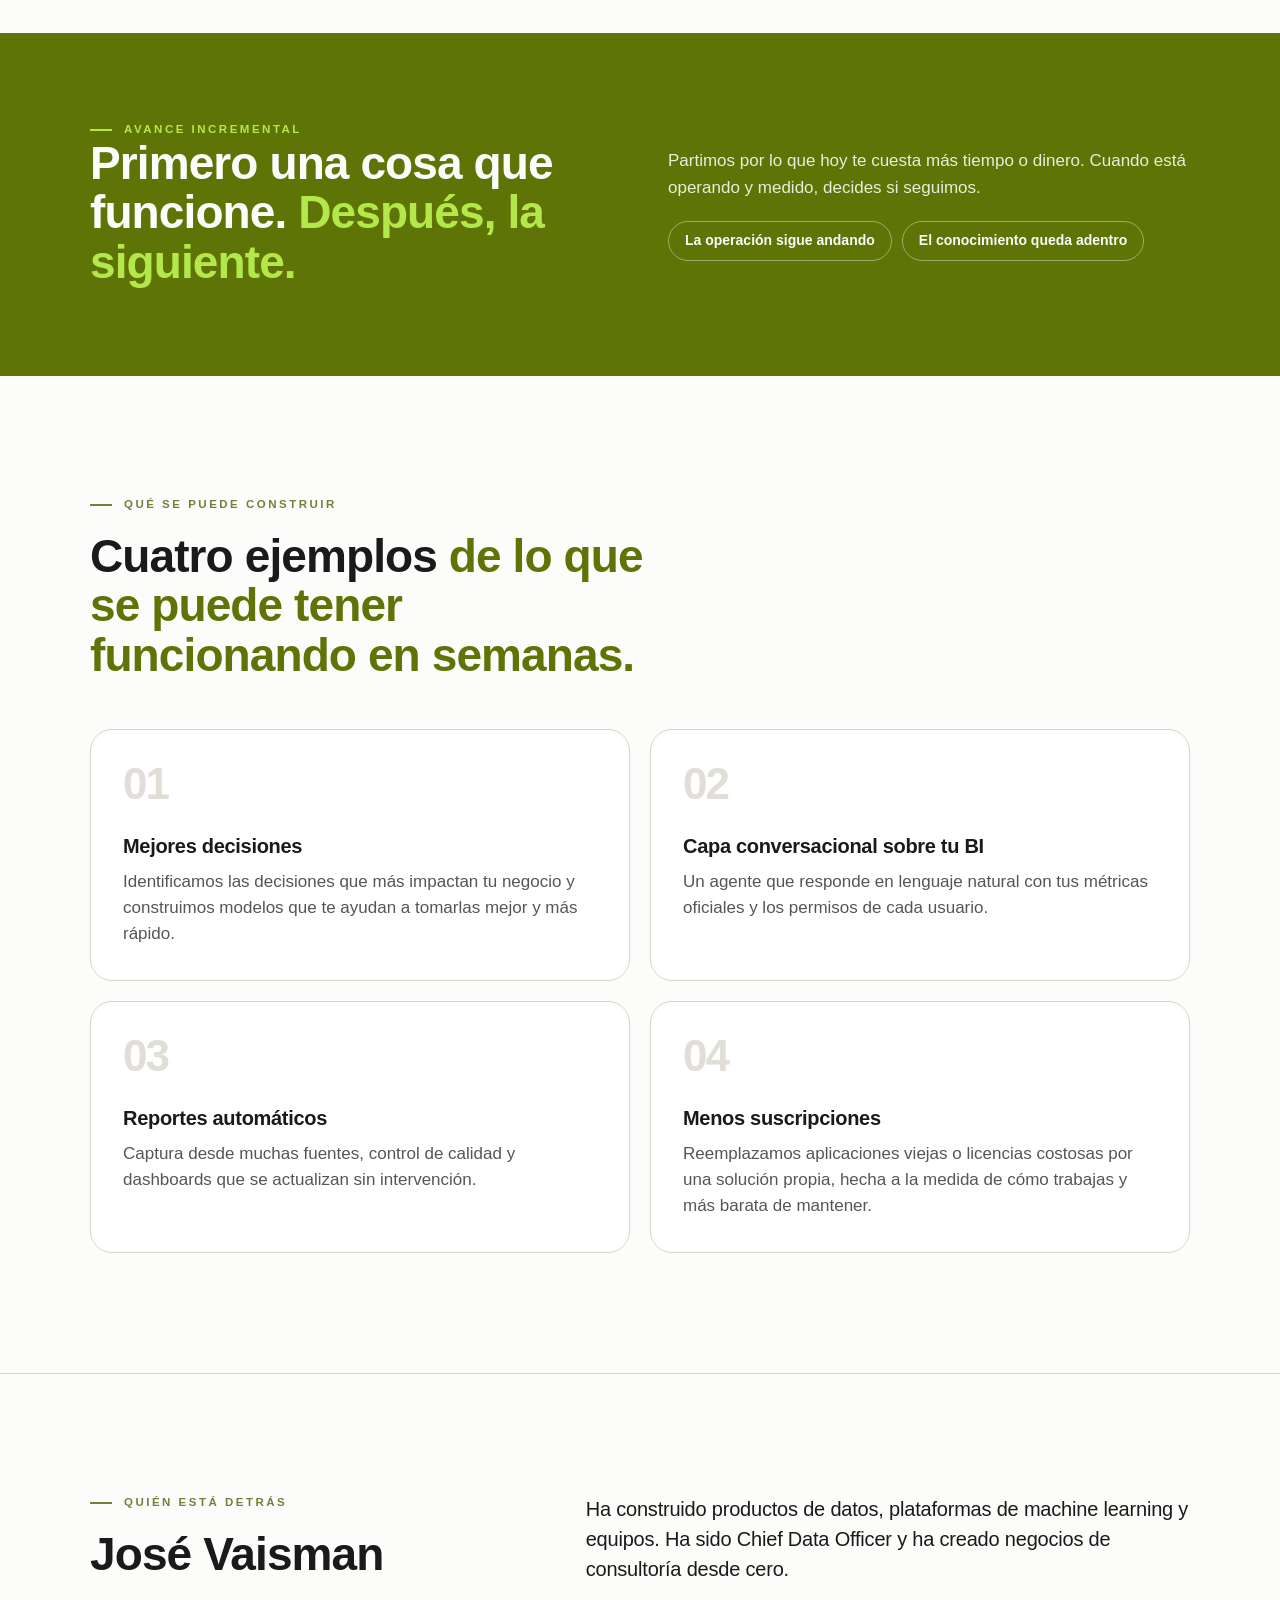
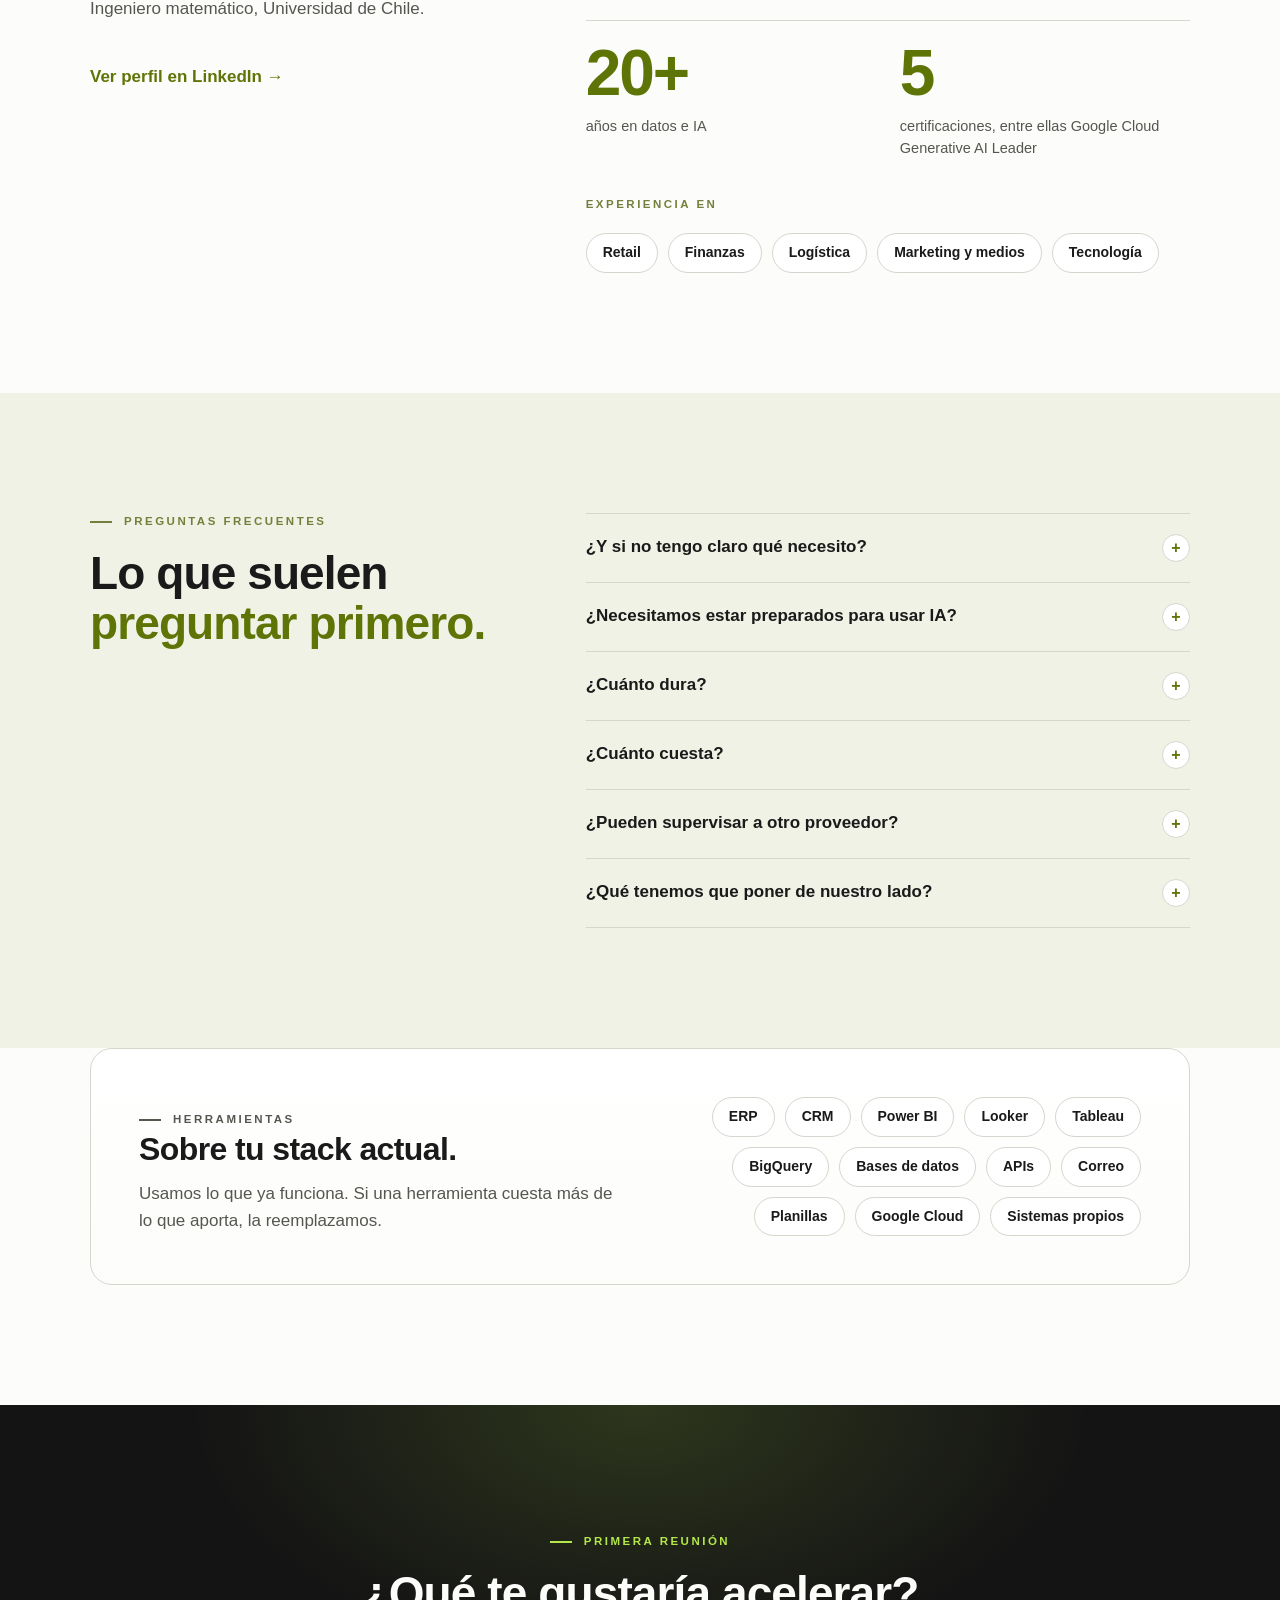
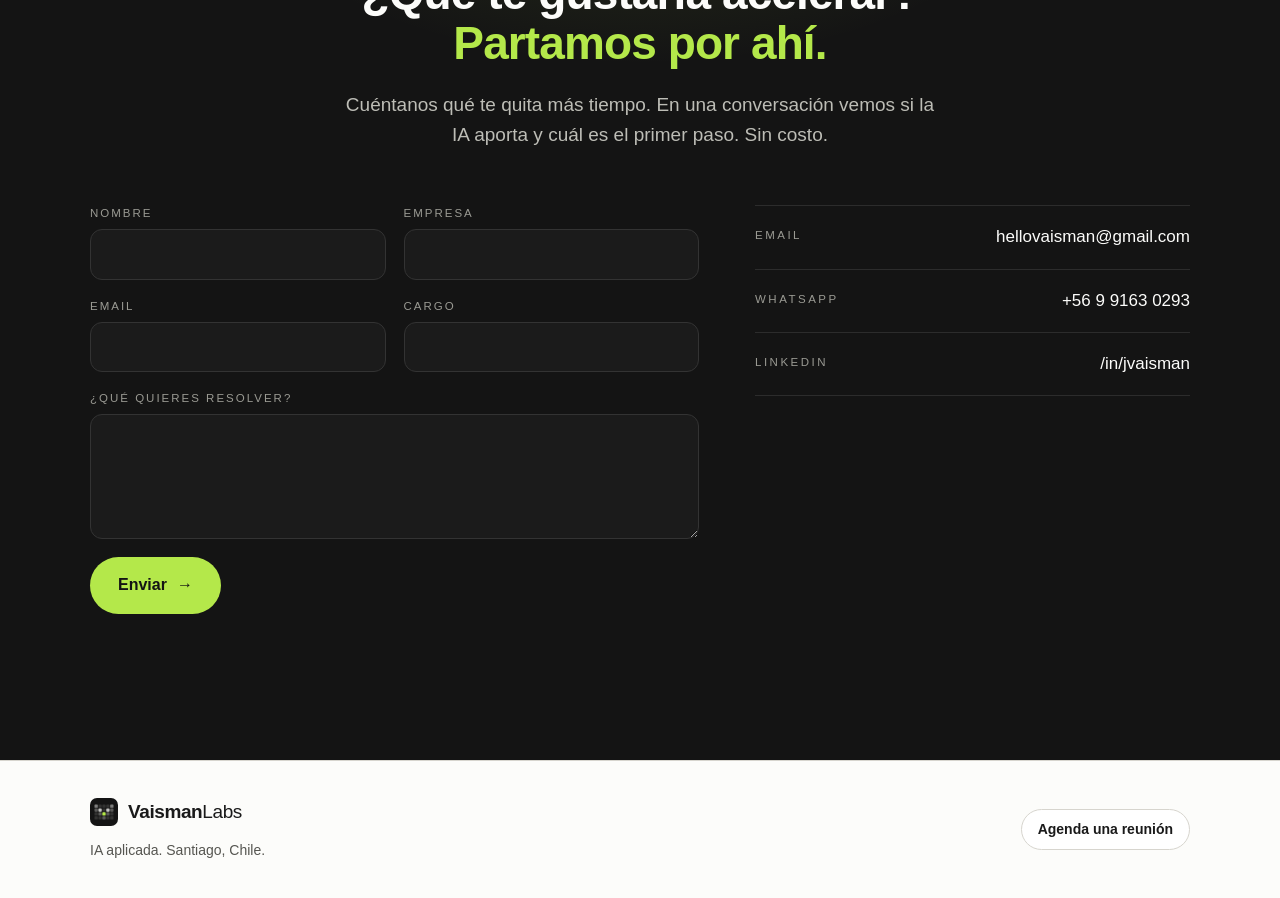
==== commit e87b7ec0: "Cache-bust styles and hero script; inline essential hero-bg styles Co-Authored-By: Claude Opus 5.5 <" ====
--- a/index.html
+++ b/index.html
@@ -19,7 +19,7 @@
   <link rel="icon" href="favicon.svg" type="image/svg+xml">
   <link rel="icon" href="favicon-32.png" sizes="32x32" type="image/png">
   <link rel="apple-touch-icon" href="apple-touch-icon.png">
-  <link rel="stylesheet" href="styles.css">
+  <link rel="stylesheet" href="styles.css?v=20261019b">
   <script>
     // Exclusión de medición por navegador: abrir el sitio con ?notrack (desactiva) o ?track (reactiva)
     (function () {
@@ -445,6 +445,6 @@
       }
     });
   </script>
-  <script src="hero-bg.js" defer></script>
+  <script src="hero-bg.js?v=20261019b" defer></script>
 </body>
 </html>
